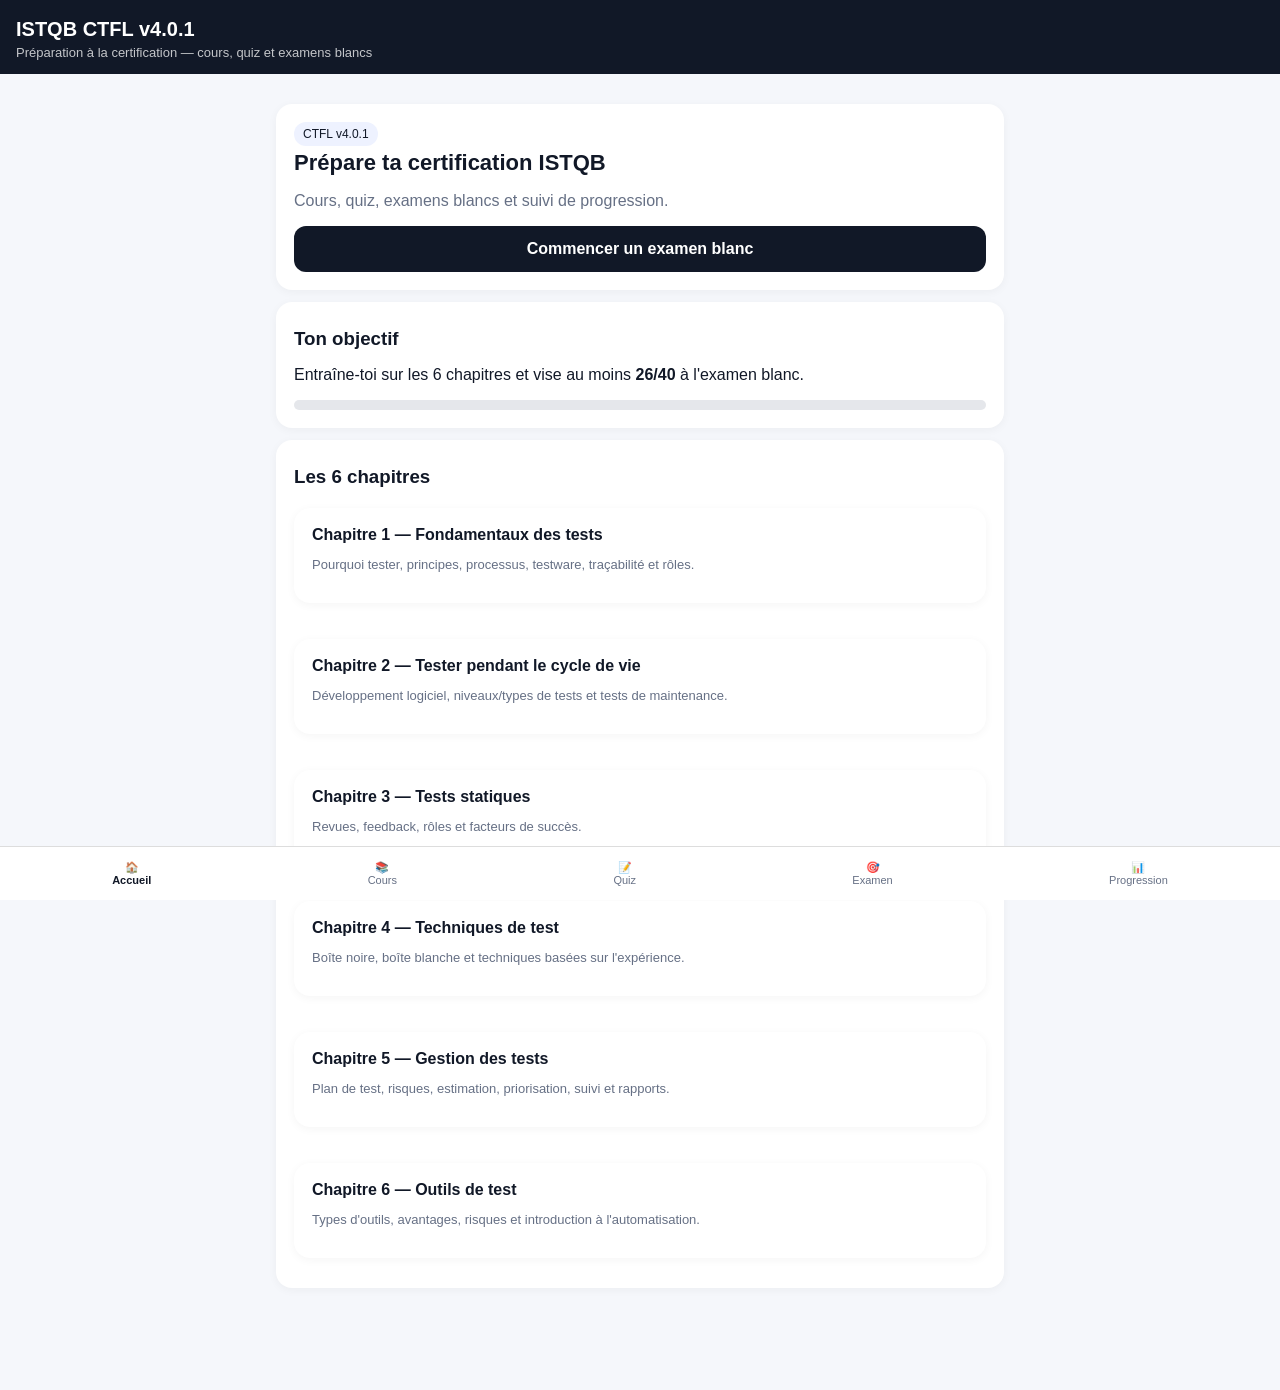
==== index.html @ fecfb07c "Add files via upload" ====
<!doctype html>
<html lang="fr">
<head>
<meta charset="utf-8">
<meta name="viewport" content="width=device-width,initial-scale=1,viewport-fit=cover">
<meta name="theme-color" content="#111827">
<link rel="manifest" href="manifest.json">
<title>ISTQB CTFL v4.0.1</title>
<style>
*{box-sizing:border-box}body{margin:0;font-family:-apple-system,BlinkMacSystemFont,"Segoe UI",sans-serif;background:#f5f7fb;color:#111827}
header{position:sticky;top:0;z-index:5;background:#111827;color:white;padding:18px 16px calc(14px + env(safe-area-inset-top));}
header h1{font-size:20px;margin:0 0 4px}.sub{font-size:13px;opacity:.75}
nav{position:fixed;bottom:0;left:0;right:0;background:white;border-top:1px solid #ddd;display:flex;justify-content:space-around;padding:8px 4px calc(8px + env(safe-area-inset-bottom));z-index:10}
nav button{border:0;background:none;font-size:11px;color:#667085;padding:6px 4px}nav button.active{color:#111827;font-weight:700}
main{max-width:760px;margin:auto;padding:18px 16px 90px}.card{background:white;border-radius:16px;padding:18px;margin:12px 0;box-shadow:0 2px 10px #0000000b}
h2{margin:4px 0 12px;font-size:22px}h3{margin:8px 0}.muted{color:#667085}.grid{display:grid;gap:12px}
button.primary{width:100%;border:0;border-radius:12px;background:#111827;color:white;padding:14px;font-size:16px;font-weight:700}
button.secondary{width:100%;border:1px solid #d0d5dd;border-radius:12px;background:white;padding:12px;font-size:15px}
.progress{height:10px;background:#e5e7eb;border-radius:10px;overflow:hidden}.bar{height:100%;background:#111827}
.option{width:100%;text-align:left;border:1px solid #d0d5dd;background:white;border-radius:12px;padding:13px;margin:7px 0;font-size:15px}
.option.selected{border:2px solid #111827}.option.correct{border-color:#16a34a;background:#f0fdf4}.option.wrong{border-color:#dc2626;background:#fef2f2}
.badge{display:inline-block;background:#eef2ff;padding:5px 9px;border-radius:99px;font-size:12px}.result{font-size:28px;font-weight:800}
.row{display:flex;gap:10px;align-items:center;justify-content:space-between}.small{font-size:13px}
ul{padding-left:20px;line-height:1.6}.chapter{cursor:pointer}
</style>
</head>
<body>
<header><h1>ISTQB CTFL v4.0.1</h1><div class="sub">Préparation à la certification — cours, quiz et examens blancs</div></header>
<main id="app"></main>
<nav>
<button onclick="show('home')" id="n-home">🏠<br>Accueil</button>
<button onclick="show('course')" id="n-course">📚<br>Cours</button>
<button onclick="show('quiz')" id="n-quiz">📝<br>Quiz</button>
<button onclick="show('exam')" id="n-exam">🎯<br>Examen</button>
<button onclick="show('stats')" id="n-stats">📊<br>Progression</button>
</nav>
<script>
if('serviceWorker' in navigator) navigator.serviceWorker.register('./sw.js').catch(()=>{});
const chapters=[
["Chapitre 1","Fondamentaux des tests","Pourquoi tester, principes, processus, testware, traçabilité et rôles."],
["Chapitre 2","Tester pendant le cycle de vie","Développement logiciel, niveaux/types de tests et tests de maintenance."],
["Chapitre 3","Tests statiques","Revues, feedback, rôles et facteurs de succès."],
["Chapitre 4","Techniques de test","Boîte noire, boîte blanche et techniques basées sur l'expérience."],
["Chapitre 5","Gestion des tests","Plan de test, risques, estimation, priorisation, suivi et rapports."],
["Chapitre 6","Outils de test","Types d'outils, avantages, risques et introduction à l'automatisation."]
];

const questions=[
{c:1,q:"Quel est l'un des objectifs principaux des tests ?",a:["Prouver qu'il n'existe aucun défaut","Réduire les risques et fournir des informations sur la qualité","Remplacer le débogage","Garantir une couverture de 100 %"],ok:1,e:"Les tests fournissent des informations permettant d'évaluer et réduire les risques ; ils ne prouvent pas l'absence de défauts."},
{c:1,q:"Quelle affirmation distingue correctement test et débogage ?",a:["Le test localise toujours le défaut","Le débogage est une activité de test","Le test peut révéler des défaillances, le débogage recherche et corrige leurs causes","Ils sont exactement identiques"],ok:2,e:"Le test peut mettre en évidence une défaillance ; le débogage cherche la cause et corrige le défaut."},
{c:1,q:"Quelle séquence est correcte ?",a:["Défaut → erreur → défaillance","Erreur → défaut → défaillance","Défaillance → erreur → défaut","Erreur → défaillance → défaut"],ok:1,e:"Une erreur humaine peut introduire un défaut dans le logiciel, qui peut ensuite provoquer une défaillance à l'exécution."},
{c:1,q:"Pourquoi les tests exhaustifs sont-ils généralement impossibles ?",a:["Les testeurs n'ont jamais assez de compétences","Le nombre de combinaisons peut être énorme et les ressources sont limitées","Les outils l'interdisent","Les développeurs les refusent"],ok:1,e:"Il faut donc prioriser les tests selon les risques, objectifs et contraintes."},
{c:1,q:"Quel principe dit que répéter les mêmes tests finit par trouver moins de nouveaux défauts ?",a:["Absence d'erreurs","Pesticide paradox","Testing shows absence","Early testing"],ok:1,e:"Le pesticide paradox implique de faire évoluer les tests pour conserver leur efficacité."},
{c:1,q:"Que signifie 'absence-of-errors fallacy' ?",a:["Un logiciel sans défaut connu est nécessairement utile","Éliminer les défauts connus ne garantit pas que le système répond aux besoins","Les erreurs sont toujours invisibles","Les tests sont inutiles"],ok:1,e:"Un système peut être techniquement correct mais ne pas satisfaire les besoins réels des utilisateurs."},
{c:1,q:"Quel principe recommande de commencer les activités de test le plus tôt possible ?",a:["Early testing","Pesticide paradox","Defect clustering","Context-dependent testing"],ok:0,e:"Tester tôt permet de détecter les défauts plus rapidement et peut réduire le coût de correction."},
{c:1,q:"Que signifie le principe de defect clustering ?",a:["Les défauts sont répartis uniformément","Une petite partie des composants contient souvent une grande partie des défauts","Les défauts ne peuvent être corrigés","Les défauts apparaissent uniquement en production"],ok:1,e:"Les défauts ont tendance à se concentrer dans un nombre limité de composants."},
{c:1,q:"Pourquoi la traçabilité est-elle utile ?",a:["Elle remplace les tests","Elle permet notamment de relier les exigences aux tests et résultats","Elle garantit zéro défaut","Elle supprime les risques"],ok:1,e:"La traçabilité aide à évaluer la couverture et à relier exigences, tests et résultats."},
{c:1,q:"Les tests sont-ils identiques dans tous les contextes ?",a:["Oui","Non, ils dépendent du contexte","Seulement en Agile","Seulement pour les tests automatisés"],ok:1,e:"Les objectifs, risques, contraintes et techniques varient selon le contexte."},

{c:2,q:"Quel niveau de test se concentre principalement sur les composants individuels ?",a:["Test système","Test d'acceptation","Test composant","Test d'intégration"],ok:2,e:"Le test composant vérifie des composants isolément, selon le contexte."},
{c:2,q:"Quel type de test vise principalement des caractéristiques comme la performance ou la sécurité ?",a:["Test fonctionnel","Test non fonctionnel","Test de maintenance","Test composant"],ok:1,e:"Les tests non fonctionnels évaluent des caractéristiques de qualité autres que les fonctions métier."},
{c:2,q:"Quel test vérifie les interactions entre composants ou systèmes ?",a:["Test d'intégration","Test d'acceptation","Test unitaire uniquement","Test exploratoire uniquement"],ok:0,e:"Les tests d'intégration portent sur les interfaces et interactions."},
{c:2,q:"Un test d'acceptation vise principalement à ?",a:["Vérifier uniquement le code","Évaluer si le système répond aux besoins métier et critères d'acceptation","Remplacer les tests système","Mesurer uniquement la vitesse"],ok:1,e:"Il aide à déterminer si le système est acceptable pour les parties prenantes."},
{c:2,q:"Quel est un avantage d'une approche de développement itérative ?",a:["Elle interdit le feedback","Elle permet un feedback plus précoce et fréquent","Elle rend les tests inutiles","Elle garantit zéro régression"],ok:1,e:"Les itérations favorisent le feedback et permettent d'ajuster plus tôt."},

{c:3,q:"Les tests statiques exécutent-ils le logiciel ?",a:["Toujours","Non, ils examinent des produits de travail sans exécuter le code","Uniquement en production","Seulement avec automatisation"],ok:1,e:"Les revues et analyses statiques peuvent détecter des défauts sans exécution du logiciel."},
{c:3,q:"Lequel est un exemple de test statique ?",a:["Revue de code","Test de charge","Test de régression exécuté","Test système"],ok:0,e:"La revue de code est une activité statique."},
{c:3,q:"Quel est un bénéfice majeur du feedback précoce ?",a:["Il augmente toujours le coût","Il aide à détecter et corriger plus tôt les problèmes","Il supprime la nécessité des tests dynamiques","Il garantit l'absence de défauts"],ok:1,e:"Un feedback rapide permet de corriger les problèmes avant qu'ils ne deviennent plus coûteux."},
{c:3,q:"Une revue formelle possède généralement ?",a:["Aucune préparation","Un processus défini avec rôles et activités","Uniquement un développeur","Uniquement un outil"],ok:1,e:"Les revues formelles ont un processus, des rôles et des critères définis."},
{c:3,q:"Lequel favorise le succès d'une revue ?",a:["Objectifs clairs","Blâmer les auteurs","Aucune préparation","Discuter uniquement des personnes"],ok:0,e:"Des objectifs clairs, une préparation adaptée et une culture constructive favorisent les revues."},

{c:4,q:"Quelle technique divise un domaine de valeurs en groupes dont on s'attend à un comportement similaire ?",a:["Partage d'équivalence","Transition d'état","Test de mutation","Revue"],ok:0,e:"Le partitionnement en classes d'équivalence permet de sélectionner des représentants de groupes."},
{c:4,q:"Quel est l'objectif principal de l'analyse des valeurs limites ?",a:["Tester uniquement les valeurs moyennes","Cibler les limites des partitions","Éviter les cas extrêmes","Remplacer les tests statiques"],ok:1,e:"Les défauts sont souvent présents aux frontières des domaines de valeurs."},
{c:4,q:"Les tests de transition d'état sont particulièrement adaptés quand ?",a:["Le comportement dépend d'états et de transitions","Il n'y a aucun état","On teste uniquement le code source","On fait une revue documentaire"],ok:0,e:"Ils modélisent les états, événements et transitions du système."},
{c:4,q:"Quel test utilise la structure interne du code pour concevoir les tests ?",a:["Boîte noire","Boîte blanche","Exploratoire uniquement","Acceptation"],ok:1,e:"Les techniques boîte blanche utilisent la structure interne du logiciel."},
{c:4,q:"Le test exploratoire combine généralement ?",a:["Apprentissage, conception et exécution des tests de façon dynamique","Uniquement l'automatisation","Uniquement la lecture des exigences","Uniquement les tests de performance"],ok:0,e:"L'apprentissage influence la conception et l'exécution dans une boucle dynamique."},

{c:5,q:"Quel document décrit généralement l'approche, les activités et les objectifs de test ?",a:["Plan de test","Journal personnel","Code source","Manuel utilisateur uniquement"],ok:0,e:"Le plan de test décrit l'approche et les activités prévues, selon le contexte."},
{c:5,q:"La priorisation des tests peut notamment s'appuyer sur ?",a:["Les risques","L'ordre alphabétique uniquement","La taille des écrans","Le nom du testeur"],ok:0,e:"Les risques aident à déterminer quels tests exécuter en priorité."},
{c:5,q:"Quel est l'intérêt du suivi et contrôle des tests ?",a:["Comparer l'avancement réel aux objectifs et prendre des actions si nécessaire","Éviter les rapports","Supprimer les défauts automatiquement","Garantir zéro échec"],ok:0,e:"Le suivi permet de comparer les résultats aux objectifs et d'ajuster les activités."},
{c:5,q:"Qu'est-ce qu'un risque produit ?",a:["Un risque lié à la qualité ou au comportement du produit","Un risque uniquement financier du projet","Une absence de test","Un rôle de testeur"],ok:0,e:"Le risque produit concerne la possibilité qu'un produit ne satisfasse pas certaines attentes de qualité."},
{c:5,q:"Une bonne estimation des tests tient compte notamment de ?",a:["La portée, les risques, les ressources et les contraintes","Uniquement du nombre de testeurs","Uniquement du nombre d'écrans","Uniquement du calendrier"],ok:0,e:"L'estimation dépend de nombreux facteurs du projet et du contexte."},

{c:6,q:"Quel est un bénéfice potentiel de l'automatisation des tests ?",a:["Réduire le temps d'exécution des tests répétitifs","Éliminer toute intervention humaine","Garantir zéro défaut","Rendre tous les tests faciles"],ok:0,e:"L'automatisation peut être très efficace pour des tâches répétitives, mais elle ne remplace pas le jugement humain."},
{c:6,q:"Quel est un risque lié à l'automatisation ?",a:["Coûts de maintenance des tests automatisés","Aucun","Elle rend le logiciel parfait","Elle supprime tous les défauts"],ok:0,e:"Les scripts et environnements automatisés doivent être maintenus."},
{c:6,q:"Quel outil peut aider à gérer et suivre les tests ?",a:["Outil de gestion des tests","Éditeur d'image uniquement","Lecteur vidéo uniquement","Calculatrice"],ok:0,e:"Les outils de gestion des tests peuvent aider à concevoir, suivre et rapporter les tests."},
{c:6,q:"L'automatisation est-elle adaptée à tous les tests ?",a:["Oui, sans exception","Non, il faut choisir les tests selon leur valeur, stabilité et contexte","Seulement aux tests manuels","Seulement aux tests d'acceptation"],ok:1,e:"Le choix doit prendre en compte les bénéfices, coûts, risques et caractéristiques des tests."},
{c:6,q:"Quel est un risque organisationnel de l'outil de test ?",a:["Dépendance à l'outil ou attentes irréalistes","Une meilleure traçabilité","Une exécution plus rapide","Une centralisation des résultats"],ok:0,e:"Les outils apportent des bénéfices mais aussi des risques : dépendance, coûts, attentes irréalistes, etc."}
];

let state=JSON.parse(localStorage.getItem("istqbV2")||'{"scores":[],"mistakes":[],"chapter":1}');
let current=null, answers=[], examMode=false;

function save(){localStorage.setItem("istqbV2",JSON.stringify(state))}
function show(page){
 document.querySelectorAll("nav button").forEach(x=>x.classList.remove("active"));
 const n=document.getElementById("n-"+page); if(n)n.classList.add("active");
 if(page==="home")home(); if(page==="course")course(); if(page==="quiz")startQuiz(); if(page==="exam")startExam(); if(page==="stats")stats();
 window.scrollTo(0,0);
}
function home(){
 app.innerHTML=`<div class="card"><span class="badge">CTFL v4.0.1</span><h2>Prépare ta certification ISTQB</h2><p class="muted">Cours, quiz, examens blancs et suivi de progression.</p><button class="primary" onclick="show('exam')">Commencer un examen blanc</button></div>
 <div class="card"><h3>Ton objectif</h3><p>Entraîne-toi sur les 6 chapitres et vise au moins <b>26/40</b> à l'examen blanc.</p><div class="progress"><div class="bar" style="width:${Math.min(100,(state.scores.length?Math.max(...state.scores.map(x=>x.pct)):0))}%"></div></div></div>
 <div class="card"><h3>Les 6 chapitres</h3><div class="grid">${chapters.map((x,i)=>`<div class="card chapter" onclick="course(${i+1})"><b>${x[0]} — ${x[1]}</b><p class="muted small">${x[2]}</p></div>`).join("")}</div></div>`;
}
function course(ch){
 if(ch){state.chapter=ch;save()}
 const c=chapters[(state.chapter||1)-1];
 const notes=[
 ["Comprendre pourquoi tester","Les tests détectent des défauts et fournissent des informations. Ils ne prouvent pas l'absence de défauts. Retenir les 7 principes : testing shows presence, exhaustive impossible, early testing, defect clustering, pesticide paradox, context-dependent testing, absence-of-errors fallacy.","À mémoriser : erreur → défaut → défaillance. Test ≠ débogage."],
 ["Tester dans le cycle de vie","Connaître les niveaux de test (composant, intégration, système, acceptation), les types de test et l'intérêt des approches itératives.","À mémoriser : fonctionnel = ce que fait le système ; non fonctionnel = comment il se comporte."],
 ["Tests statiques","Les revues et analyses statiques examinent les produits de travail sans exécuter le logiciel. Elles permettent un feedback précoce.","À mémoriser : préparation, rôles, objectifs et culture constructive."],
 ["Techniques de test","Maîtriser partitionnement en classes d'équivalence, analyse des valeurs limites, tables de décision, transitions d'état, cas d'utilisation et techniques boîte blanche.","À mémoriser : choisir la technique selon le problème et le contexte."],
 ["Gestion des tests","Planifier, estimer, prioriser selon les risques, suivre les résultats et communiquer l'avancement.","À mémoriser : risques produit et risques projet ne sont pas identiques."],
 ["Outils de test","Comprendre les catégories d'outils, leurs bénéfices et leurs risques. L'automatisation accélère certaines activités mais demande maintenance et compétences.","À mémoriser : un outil ne remplace pas le jugement du testeur."]
 ];
 const x=notes[(state.chapter||1)-1];
 app.innerHTML=`<div class="card"><span class="badge">${c[0]}</span><h2>${c[1]}</h2><h3>${x[0]}</h3><p>${x[1]}</p><div class="card"><b>${x[2]}</b></div><button class="primary" onclick="show('quiz')">Quiz du chapitre</button></div>
 <div class="card"><h3>Navigation</h3>${chapters.map((z,i)=>`<button class="secondary" style="margin:5px 0" onclick="course(${i+1})">${z[0]} — ${z[1]}</button>`).join("")}</div>`;
}
function shuffle(a){return a.sort(()=>Math.random()-.5)}
function buildQuiz(count,exam){
 let pool=shuffle([...questions]); if(exam) pool=pool.slice(0,40); else pool=pool.filter(q=>q.c===state.chapter).slice(0,10);
 return pool;
}
function startQuiz(){examMode=false;current=buildQuiz(10,false);answers=[];renderQuestion(0)}
function startExam(){examMode=true;current=buildQuiz(40,true);answers=[];renderQuestion(0)}
function renderQuestion(i){
 if(i>=current.length){finish();return}
 const q=current[i], chosen=answers[i];
 app.innerHTML=`<div class="card"><div class="row"><span class="badge">${examMode?"Examen blanc":"Quiz chapitre "+state.chapter}</span><span class="small">${i+1}/${current.length}</span></div><div class="progress" style="margin:14px 0"><div class="bar" style="width:${i/current.length*100}%"></div></div><h2>${q.q}</h2>${q.a.map((a,j)=>`<button class="option ${chosen===j?"selected":""}" onclick="pick(${i},${j})">${String.fromCharCode(65+j)}. ${a}</button>`).join("")}<button class="primary" style="margin-top:12px" onclick="next(${i})">${i===current.length-1?"Terminer":"Suivant"}</button></div>`;
}
function pick(i,j){answers[i]=j;renderQuestion(i)}
function next(i){if(answers[i]===undefined){alert("Choisis une réponse.");return}renderQuestion(i+1)}
function finish(){
 let correct=current.reduce((n,q,i)=>n+(answers[i]===q.ok?1:0),0);
 let pct=Math.round(correct/current.length*100), pass=examMode?correct>=26:correct>=Math.ceil(current.length*.7);
 state.scores.push({date:new Date().toLocaleString("fr-FR"),score:correct,total:current.length,pct,exam:examMode});
 current.forEach((q,i)=>{if(answers[i]!==q.ok)state.mistakes.push({q:q.q,chapter:q.c,correct:q.a[q.ok],given:answers[i]===undefined?"":q.a[answers[i]],e:q.e})});
 save();
 app.innerHTML=`<div class="card"><span class="badge">${examMode?"Examen blanc":"Quiz"}</span><div class="result">${correct}/${current.length}</div><h2>${pass?"Bravo, objectif atteint !":"À retravailler"}</h2><p>${examMode?"Seuil examen blanc : 26/40.": "Objectif conseillé : 70 %."}</p><div class="progress"><div class="bar" style="width:${pct}%"></div></div></div>
 <div class="card"><h3>Révision des erreurs</h3>${current.map((q,i)=>answers[i]!==q.ok?`<div style="margin:12px 0"><b>${q.q}</b><p class="small">Bonne réponse : <b>${q.a[q.ok]}</b></p><p class="muted small">${q.e}</p></div>`:"").join("")||"<p>Aucune erreur 🎉</p>"}</div>
 <button class="primary" onclick="${examMode?"show('exam')":"show('quiz')"}">Recommencer</button>`;
}
function stats(){
 const s=state.scores, avg=s.length?Math.round(s.reduce((a,x)=>a+x.pct,0)/s.length):0;
 app.innerHTML=`<div class="card"><h2>Ma progression</h2><p>Sessions : <b>${s.length}</b></p><p>Moyenne : <b>${avg}%</b></p><p>Questions à revoir : <b>${state.mistakes.length}</b></p></div>
 <div class="card"><h3>Historique</h3>${s.slice().reverse().slice(0,15).map(x=>`<div class="row" style="padding:9px 0;border-bottom:1px solid #eee"><span>${x.exam?"Examen":"Quiz"} — ${x.date}</span><b>${x.score}/${x.total}</b></div>`).join("")||"<p class='muted'>Aucun résultat.</p>"}</div>
 <div class="card"><h3>Questions ratées</h3>${state.mistakes.slice(-10).reverse().map(x=>`<p><b>${x.q}</b><br><span class="small">Bonne réponse : ${x.correct}</span></p>`).join("")||"<p class='muted'>Aucune question ratée.</p>"}</div>
 <button class="secondary" onclick="if(confirm('Effacer toute la progression ?')){localStorage.removeItem('istqbV2');location.reload()}">Réinitialiser la progression</button>`;
}
show('home');
</script>
</body>
</html>
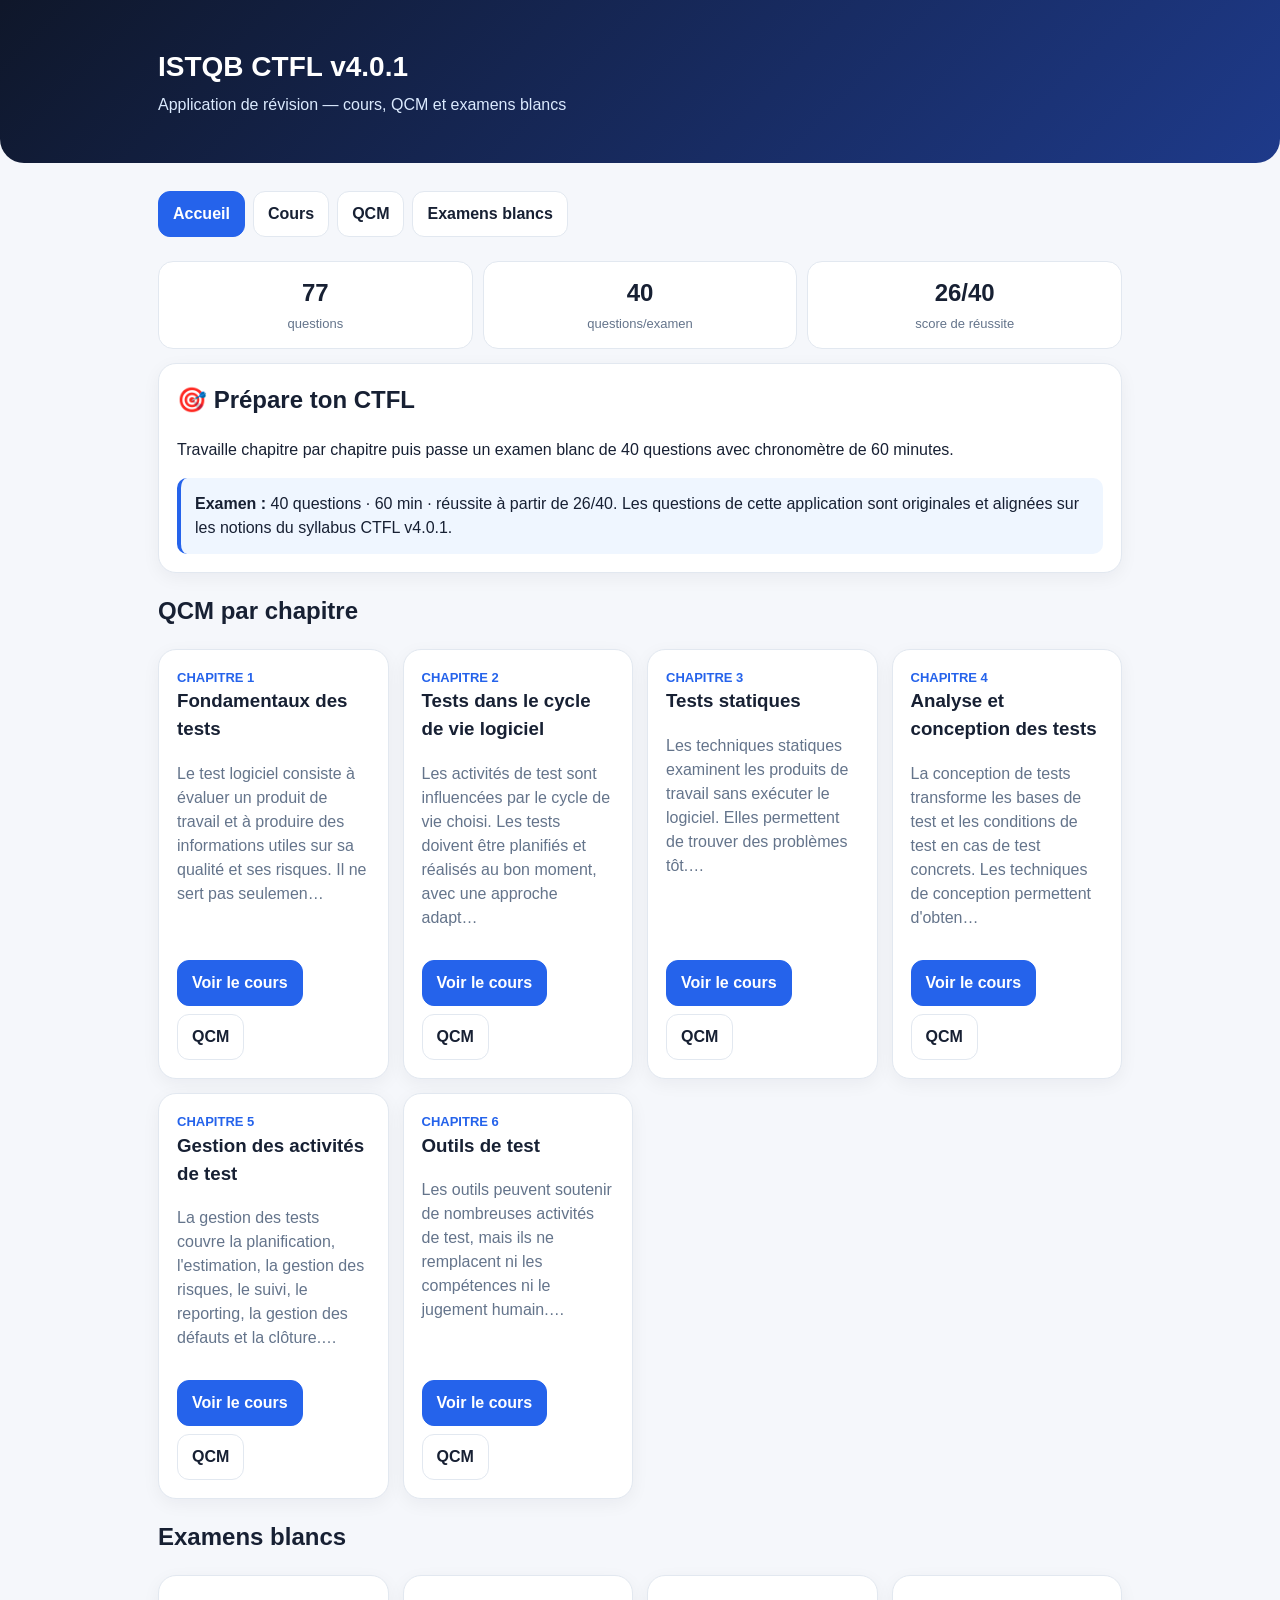
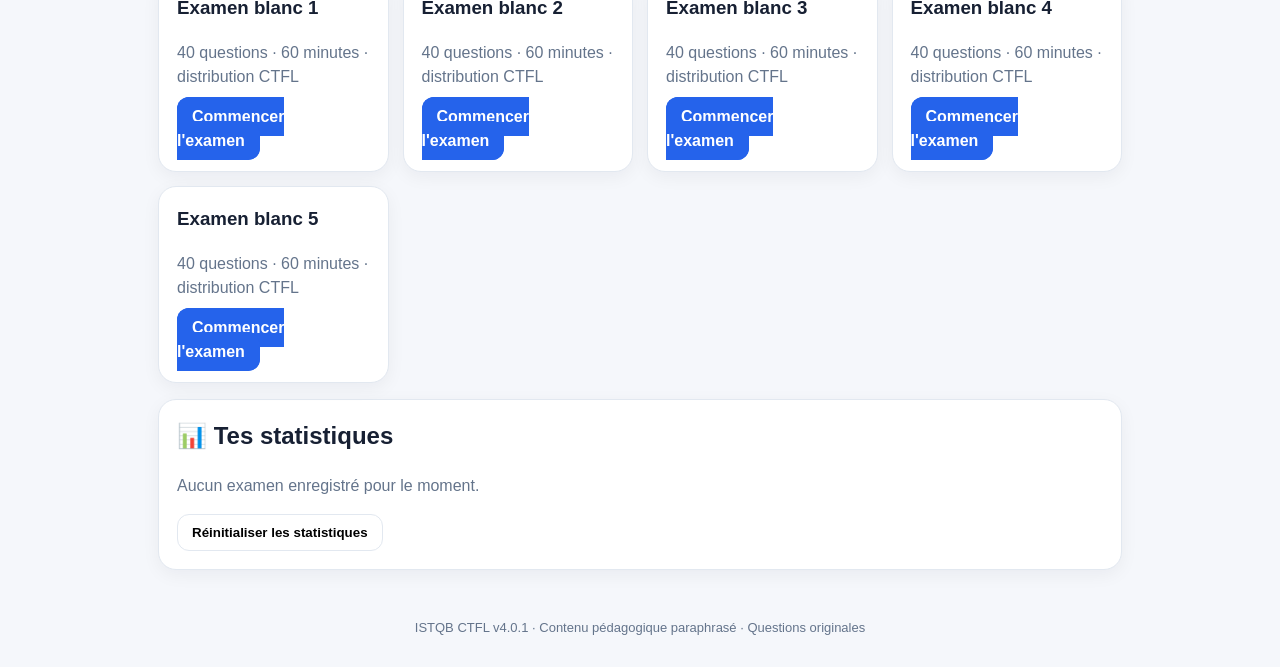
==== commit bd15e56f: "Add files via upload" ====
--- a/index.html
+++ b/index.html
@@ -1,155 +1,67 @@
 <!doctype html>
 <html lang="fr">
 <head>
-<meta charset="utf-8">
-<meta name="viewport" content="width=device-width,initial-scale=1,viewport-fit=cover">
-<meta name="theme-color" content="#111827">
-<link rel="manifest" href="manifest.json">
-<title>ISTQB CTFL v4.0.1</title>
-<style>
-*{box-sizing:border-box}body{margin:0;font-family:-apple-system,BlinkMacSystemFont,"Segoe UI",sans-serif;background:#f5f7fb;color:#111827}
-header{position:sticky;top:0;z-index:5;background:#111827;color:white;padding:18px 16px calc(14px + env(safe-area-inset-top));}
-header h1{font-size:20px;margin:0 0 4px}.sub{font-size:13px;opacity:.75}
-nav{position:fixed;bottom:0;left:0;right:0;background:white;border-top:1px solid #ddd;display:flex;justify-content:space-around;padding:8px 4px calc(8px + env(safe-area-inset-bottom));z-index:10}
-nav button{border:0;background:none;font-size:11px;color:#667085;padding:6px 4px}nav button.active{color:#111827;font-weight:700}
-main{max-width:760px;margin:auto;padding:18px 16px 90px}.card{background:white;border-radius:16px;padding:18px;margin:12px 0;box-shadow:0 2px 10px #0000000b}
-h2{margin:4px 0 12px;font-size:22px}h3{margin:8px 0}.muted{color:#667085}.grid{display:grid;gap:12px}
-button.primary{width:100%;border:0;border-radius:12px;background:#111827;color:white;padding:14px;font-size:16px;font-weight:700}
-button.secondary{width:100%;border:1px solid #d0d5dd;border-radius:12px;background:white;padding:12px;font-size:15px}
-.progress{height:10px;background:#e5e7eb;border-radius:10px;overflow:hidden}.bar{height:100%;background:#111827}
-.option{width:100%;text-align:left;border:1px solid #d0d5dd;background:white;border-radius:12px;padding:13px;margin:7px 0;font-size:15px}
-.option.selected{border:2px solid #111827}.option.correct{border-color:#16a34a;background:#f0fdf4}.option.wrong{border-color:#dc2626;background:#fef2f2}
-.badge{display:inline-block;background:#eef2ff;padding:5px 9px;border-radius:99px;font-size:12px}.result{font-size:28px;font-weight:800}
-.row{display:flex;gap:10px;align-items:center;justify-content:space-between}.small{font-size:13px}
-ul{padding-left:20px;line-height:1.6}.chapter{cursor:pointer}
-</style>
+<meta charset="utf-8"><meta name="viewport" content="width=device-width,initial-scale=1,viewport-fit=cover">
+<meta name="theme-color" content="#1e3a8a"><meta name="apple-mobile-web-app-capable" content="yes">
+<link rel="manifest" href="./manifest.json"><link rel="stylesheet" href="./style.css">
+<title>ISTQB CTFL v4.0.1 — Révision</title>
 </head>
 <body>
-<header><h1>ISTQB CTFL v4.0.1</h1><div class="sub">Préparation à la certification — cours, quiz et examens blancs</div></header>
-<main id="app"></main>
-<nav>
-<button onclick="show('home')" id="n-home">🏠<br>Accueil</button>
-<button onclick="show('course')" id="n-course">📚<br>Cours</button>
-<button onclick="show('quiz')" id="n-quiz">📝<br>Quiz</button>
-<button onclick="show('exam')" id="n-exam">🎯<br>Examen</button>
-<button onclick="show('stats')" id="n-stats">📊<br>Progression</button>
+<header><div class="wrap">
+<h1>ISTQB CTFL v4.0.1</h1><p>Application de révision — cours, QCM et examens blancs</p>
+</div></header>
+<div class="wrap">
+<nav class="nav">
+<a class="active" href="./index.html">Accueil</a>
+<a href="./cours.html">Cours</a>
+<a href="#qcm">QCM</a>
+<a href="#examens">Examens blancs</a>
 </nav>
+<div class="stats">
+<div class="stat"><b id="statQuestions">0</b><span class="muted small">questions</span></div>
+<div class="stat"><b>40</b><span class="muted small">questions/examen</span></div>
+<div class="stat"><b>26/40</b><span class="muted small">score de réussite</span></div>
+</div>
+
+<section class="card">
+<h2>🎯 Prépare ton CTFL</h2>
+<p>Travaille chapitre par chapitre puis passe un examen blanc de 40 questions avec chronomètre de 60 minutes.</p>
+<div class="callout"><b>Examen :</b> 40 questions · 60 min · réussite à partir de 26/40. Les questions de cette application sont originales et alignées sur les notions du syllabus CTFL v4.0.1.</div>
+</section>
+
+<h2 id="qcm">QCM par chapitre</h2>
+<div id="chapters" class="grid"></div>
+
+<h2 id="examens">Examens blancs</h2>
+<div id="mocks" class="grid"></div>
+
+<section class="card" style="margin-top:16px">
+<h2>📊 Tes statistiques</h2>
+<p id="statsText" class="muted">Aucun examen enregistré pour le moment.</p>
+<button class="btn" onclick="resetStats()">Réinitialiser les statistiques</button>
+</section>
+</div>
+<footer>ISTQB CTFL v4.0.1 · Contenu pédagogique paraphrasé · Questions originales</footer>
+
+<script src="./data.js"></script>
 <script>
+const qs=window.ISTQB_QUESTIONS||[];
+document.getElementById('statQuestions').textContent=qs.length;
+const names=Object.fromEntries(Object.entries(window.ISTQB_COURSES).map(([k,v])=>[k,v.title]));
+document.getElementById('chapters').innerHTML=Object.entries(window.ISTQB_COURSES).map(([ch,c])=>`
+<div class="card chapter-card"><div><div class="chapter-num">CHAPITRE ${ch}</div><h3>${c.title}</h3><p class="muted">${c.intro.substring(0,150)}…</p></div>
+<div class="actions"><a class="btn primary" href="./cours.html#ch${ch}">Voir le cours</a><a class="btn" href="./cours.html?quiz=${ch}">QCM</a></div></div>`).join('');
+document.getElementById('mocks').innerHTML=window.ISTQB_MOCKS.map((_,i)=>`
+<div class="card"><h3>Examen blanc ${i+1}</h3><p class="muted">40 questions · 60 minutes · distribution CTFL</p>
+<a class="btn primary" href="./cours.html?exam=${i}">Commencer l'examen</a></div>`).join('');
+function updateStats(){
+ const s=JSON.parse(localStorage.getItem('istqbStats')||'[]');
+ if(!s.length){document.getElementById('statsText').textContent='Aucun examen enregistré pour le moment.';return}
+ const best=Math.max(...s.map(x=>x.score)); const avg=Math.round(s.reduce((a,b)=>a+b.score,0)/s.length);
+ document.getElementById('statsText').textContent=`${s.length} examen(s) · meilleur score ${best}/40 · moyenne ${avg}/40`;
+}
+function resetStats(){if(confirm('Réinitialiser les statistiques ?')){localStorage.removeItem('istqbStats');updateStats()}}
+updateStats();
 if('serviceWorker' in navigator) navigator.serviceWorker.register('./sw.js').catch(()=>{});
-const chapters=[
-["Chapitre 1","Fondamentaux des tests","Pourquoi tester, principes, processus, testware, traçabilité et rôles."],
-["Chapitre 2","Tester pendant le cycle de vie","Développement logiciel, niveaux/types de tests et tests de maintenance."],
-["Chapitre 3","Tests statiques","Revues, feedback, rôles et facteurs de succès."],
-["Chapitre 4","Techniques de test","Boîte noire, boîte blanche et techniques basées sur l'expérience."],
-["Chapitre 5","Gestion des tests","Plan de test, risques, estimation, priorisation, suivi et rapports."],
-["Chapitre 6","Outils de test","Types d'outils, avantages, risques et introduction à l'automatisation."]
-];
-
-const questions=[
-{c:1,q:"Quel est l'un des objectifs principaux des tests ?",a:["Prouver qu'il n'existe aucun défaut","Réduire les risques et fournir des informations sur la qualité","Remplacer le débogage","Garantir une couverture de 100 %"],ok:1,e:"Les tests fournissent des informations permettant d'évaluer et réduire les risques ; ils ne prouvent pas l'absence de défauts."},
-{c:1,q:"Quelle affirmation distingue correctement test et débogage ?",a:["Le test localise toujours le défaut","Le débogage est une activité de test","Le test peut révéler des défaillances, le débogage recherche et corrige leurs causes","Ils sont exactement identiques"],ok:2,e:"Le test peut mettre en évidence une défaillance ; le débogage cherche la cause et corrige le défaut."},
-{c:1,q:"Quelle séquence est correcte ?",a:["Défaut → erreur → défaillance","Erreur → défaut → défaillance","Défaillance → erreur → défaut","Erreur → défaillance → défaut"],ok:1,e:"Une erreur humaine peut introduire un défaut dans le logiciel, qui peut ensuite provoquer une défaillance à l'exécution."},
-{c:1,q:"Pourquoi les tests exhaustifs sont-ils généralement impossibles ?",a:["Les testeurs n'ont jamais assez de compétences","Le nombre de combinaisons peut être énorme et les ressources sont limitées","Les outils l'interdisent","Les développeurs les refusent"],ok:1,e:"Il faut donc prioriser les tests selon les risques, objectifs et contraintes."},
-{c:1,q:"Quel principe dit que répéter les mêmes tests finit par trouver moins de nouveaux défauts ?",a:["Absence d'erreurs","Pesticide paradox","Testing shows absence","Early testing"],ok:1,e:"Le pesticide paradox implique de faire évoluer les tests pour conserver leur efficacité."},
-{c:1,q:"Que signifie 'absence-of-errors fallacy' ?",a:["Un logiciel sans défaut connu est nécessairement utile","Éliminer les défauts connus ne garantit pas que le système répond aux besoins","Les erreurs sont toujours invisibles","Les tests sont inutiles"],ok:1,e:"Un système peut être techniquement correct mais ne pas satisfaire les besoins réels des utilisateurs."},
-{c:1,q:"Quel principe recommande de commencer les activités de test le plus tôt possible ?",a:["Early testing","Pesticide paradox","Defect clustering","Context-dependent testing"],ok:0,e:"Tester tôt permet de détecter les défauts plus rapidement et peut réduire le coût de correction."},
-{c:1,q:"Que signifie le principe de defect clustering ?",a:["Les défauts sont répartis uniformément","Une petite partie des composants contient souvent une grande partie des défauts","Les défauts ne peuvent être corrigés","Les défauts apparaissent uniquement en production"],ok:1,e:"Les défauts ont tendance à se concentrer dans un nombre limité de composants."},
-{c:1,q:"Pourquoi la traçabilité est-elle utile ?",a:["Elle remplace les tests","Elle permet notamment de relier les exigences aux tests et résultats","Elle garantit zéro défaut","Elle supprime les risques"],ok:1,e:"La traçabilité aide à évaluer la couverture et à relier exigences, tests et résultats."},
-{c:1,q:"Les tests sont-ils identiques dans tous les contextes ?",a:["Oui","Non, ils dépendent du contexte","Seulement en Agile","Seulement pour les tests automatisés"],ok:1,e:"Les objectifs, risques, contraintes et techniques varient selon le contexte."},
-
-{c:2,q:"Quel niveau de test se concentre principalement sur les composants individuels ?",a:["Test système","Test d'acceptation","Test composant","Test d'intégration"],ok:2,e:"Le test composant vérifie des composants isolément, selon le contexte."},
-{c:2,q:"Quel type de test vise principalement des caractéristiques comme la performance ou la sécurité ?",a:["Test fonctionnel","Test non fonctionnel","Test de maintenance","Test composant"],ok:1,e:"Les tests non fonctionnels évaluent des caractéristiques de qualité autres que les fonctions métier."},
-{c:2,q:"Quel test vérifie les interactions entre composants ou systèmes ?",a:["Test d'intégration","Test d'acceptation","Test unitaire uniquement","Test exploratoire uniquement"],ok:0,e:"Les tests d'intégration portent sur les interfaces et interactions."},
-{c:2,q:"Un test d'acceptation vise principalement à ?",a:["Vérifier uniquement le code","Évaluer si le système répond aux besoins métier et critères d'acceptation","Remplacer les tests système","Mesurer uniquement la vitesse"],ok:1,e:"Il aide à déterminer si le système est acceptable pour les parties prenantes."},
-{c:2,q:"Quel est un avantage d'une approche de développement itérative ?",a:["Elle interdit le feedback","Elle permet un feedback plus précoce et fréquent","Elle rend les tests inutiles","Elle garantit zéro régression"],ok:1,e:"Les itérations favorisent le feedback et permettent d'ajuster plus tôt."},
-
-{c:3,q:"Les tests statiques exécutent-ils le logiciel ?",a:["Toujours","Non, ils examinent des produits de travail sans exécuter le code","Uniquement en production","Seulement avec automatisation"],ok:1,e:"Les revues et analyses statiques peuvent détecter des défauts sans exécution du logiciel."},
-{c:3,q:"Lequel est un exemple de test statique ?",a:["Revue de code","Test de charge","Test de régression exécuté","Test système"],ok:0,e:"La revue de code est une activité statique."},
-{c:3,q:"Quel est un bénéfice majeur du feedback précoce ?",a:["Il augmente toujours le coût","Il aide à détecter et corriger plus tôt les problèmes","Il supprime la nécessité des tests dynamiques","Il garantit l'absence de défauts"],ok:1,e:"Un feedback rapide permet de corriger les problèmes avant qu'ils ne deviennent plus coûteux."},
-{c:3,q:"Une revue formelle possède généralement ?",a:["Aucune préparation","Un processus défini avec rôles et activités","Uniquement un développeur","Uniquement un outil"],ok:1,e:"Les revues formelles ont un processus, des rôles et des critères définis."},
-{c:3,q:"Lequel favorise le succès d'une revue ?",a:["Objectifs clairs","Blâmer les auteurs","Aucune préparation","Discuter uniquement des personnes"],ok:0,e:"Des objectifs clairs, une préparation adaptée et une culture constructive favorisent les revues."},
-
-{c:4,q:"Quelle technique divise un domaine de valeurs en groupes dont on s'attend à un comportement similaire ?",a:["Partage d'équivalence","Transition d'état","Test de mutation","Revue"],ok:0,e:"Le partitionnement en classes d'équivalence permet de sélectionner des représentants de groupes."},
-{c:4,q:"Quel est l'objectif principal de l'analyse des valeurs limites ?",a:["Tester uniquement les valeurs moyennes","Cibler les limites des partitions","Éviter les cas extrêmes","Remplacer les tests statiques"],ok:1,e:"Les défauts sont souvent présents aux frontières des domaines de valeurs."},
-{c:4,q:"Les tests de transition d'état sont particulièrement adaptés quand ?",a:["Le comportement dépend d'états et de transitions","Il n'y a aucun état","On teste uniquement le code source","On fait une revue documentaire"],ok:0,e:"Ils modélisent les états, événements et transitions du système."},
-{c:4,q:"Quel test utilise la structure interne du code pour concevoir les tests ?",a:["Boîte noire","Boîte blanche","Exploratoire uniquement","Acceptation"],ok:1,e:"Les techniques boîte blanche utilisent la structure interne du logiciel."},
-{c:4,q:"Le test exploratoire combine généralement ?",a:["Apprentissage, conception et exécution des tests de façon dynamique","Uniquement l'automatisation","Uniquement la lecture des exigences","Uniquement les tests de performance"],ok:0,e:"L'apprentissage influence la conception et l'exécution dans une boucle dynamique."},
-
-{c:5,q:"Quel document décrit généralement l'approche, les activités et les objectifs de test ?",a:["Plan de test","Journal personnel","Code source","Manuel utilisateur uniquement"],ok:0,e:"Le plan de test décrit l'approche et les activités prévues, selon le contexte."},
-{c:5,q:"La priorisation des tests peut notamment s'appuyer sur ?",a:["Les risques","L'ordre alphabétique uniquement","La taille des écrans","Le nom du testeur"],ok:0,e:"Les risques aident à déterminer quels tests exécuter en priorité."},
-{c:5,q:"Quel est l'intérêt du suivi et contrôle des tests ?",a:["Comparer l'avancement réel aux objectifs et prendre des actions si nécessaire","Éviter les rapports","Supprimer les défauts automatiquement","Garantir zéro échec"],ok:0,e:"Le suivi permet de comparer les résultats aux objectifs et d'ajuster les activités."},
-{c:5,q:"Qu'est-ce qu'un risque produit ?",a:["Un risque lié à la qualité ou au comportement du produit","Un risque uniquement financier du projet","Une absence de test","Un rôle de testeur"],ok:0,e:"Le risque produit concerne la possibilité qu'un produit ne satisfasse pas certaines attentes de qualité."},
-{c:5,q:"Une bonne estimation des tests tient compte notamment de ?",a:["La portée, les risques, les ressources et les contraintes","Uniquement du nombre de testeurs","Uniquement du nombre d'écrans","Uniquement du calendrier"],ok:0,e:"L'estimation dépend de nombreux facteurs du projet et du contexte."},
-
-{c:6,q:"Quel est un bénéfice potentiel de l'automatisation des tests ?",a:["Réduire le temps d'exécution des tests répétitifs","Éliminer toute intervention humaine","Garantir zéro défaut","Rendre tous les tests faciles"],ok:0,e:"L'automatisation peut être très efficace pour des tâches répétitives, mais elle ne remplace pas le jugement humain."},
-{c:6,q:"Quel est un risque lié à l'automatisation ?",a:["Coûts de maintenance des tests automatisés","Aucun","Elle rend le logiciel parfait","Elle supprime tous les défauts"],ok:0,e:"Les scripts et environnements automatisés doivent être maintenus."},
-{c:6,q:"Quel outil peut aider à gérer et suivre les tests ?",a:["Outil de gestion des tests","Éditeur d'image uniquement","Lecteur vidéo uniquement","Calculatrice"],ok:0,e:"Les outils de gestion des tests peuvent aider à concevoir, suivre et rapporter les tests."},
-{c:6,q:"L'automatisation est-elle adaptée à tous les tests ?",a:["Oui, sans exception","Non, il faut choisir les tests selon leur valeur, stabilité et contexte","Seulement aux tests manuels","Seulement aux tests d'acceptation"],ok:1,e:"Le choix doit prendre en compte les bénéfices, coûts, risques et caractéristiques des tests."},
-{c:6,q:"Quel est un risque organisationnel de l'outil de test ?",a:["Dépendance à l'outil ou attentes irréalistes","Une meilleure traçabilité","Une exécution plus rapide","Une centralisation des résultats"],ok:0,e:"Les outils apportent des bénéfices mais aussi des risques : dépendance, coûts, attentes irréalistes, etc."}
-];
-
-let state=JSON.parse(localStorage.getItem("istqbV2")||'{"scores":[],"mistakes":[],"chapter":1}');
-let current=null, answers=[], examMode=false;
-
-function save(){localStorage.setItem("istqbV2",JSON.stringify(state))}
-function show(page){
- document.querySelectorAll("nav button").forEach(x=>x.classList.remove("active"));
- const n=document.getElementById("n-"+page); if(n)n.classList.add("active");
- if(page==="home")home(); if(page==="course")course(); if(page==="quiz")startQuiz(); if(page==="exam")startExam(); if(page==="stats")stats();
- window.scrollTo(0,0);
-}
-function home(){
- app.innerHTML=`<div class="card"><span class="badge">CTFL v4.0.1</span><h2>Prépare ta certification ISTQB</h2><p class="muted">Cours, quiz, examens blancs et suivi de progression.</p><button class="primary" onclick="show('exam')">Commencer un examen blanc</button></div>
- <div class="card"><h3>Ton objectif</h3><p>Entraîne-toi sur les 6 chapitres et vise au moins <b>26/40</b> à l'examen blanc.</p><div class="progress"><div class="bar" style="width:${Math.min(100,(state.scores.length?Math.max(...state.scores.map(x=>x.pct)):0))}%"></div></div></div>
- <div class="card"><h3>Les 6 chapitres</h3><div class="grid">${chapters.map((x,i)=>`<div class="card chapter" onclick="course(${i+1})"><b>${x[0]} — ${x[1]}</b><p class="muted small">${x[2]}</p></div>`).join("")}</div></div>`;
-}
-function course(ch){
- if(ch){state.chapter=ch;save()}
- const c=chapters[(state.chapter||1)-1];
- const notes=[
- ["Comprendre pourquoi tester","Les tests détectent des défauts et fournissent des informations. Ils ne prouvent pas l'absence de défauts. Retenir les 7 principes : testing shows presence, exhaustive impossible, early testing, defect clustering, pesticide paradox, context-dependent testing, absence-of-errors fallacy.","À mémoriser : erreur → défaut → défaillance. Test ≠ débogage."],
- ["Tester dans le cycle de vie","Connaître les niveaux de test (composant, intégration, système, acceptation), les types de test et l'intérêt des approches itératives.","À mémoriser : fonctionnel = ce que fait le système ; non fonctionnel = comment il se comporte."],
- ["Tests statiques","Les revues et analyses statiques examinent les produits de travail sans exécuter le logiciel. Elles permettent un feedback précoce.","À mémoriser : préparation, rôles, objectifs et culture constructive."],
- ["Techniques de test","Maîtriser partitionnement en classes d'équivalence, analyse des valeurs limites, tables de décision, transitions d'état, cas d'utilisation et techniques boîte blanche.","À mémoriser : choisir la technique selon le problème et le contexte."],
- ["Gestion des tests","Planifier, estimer, prioriser selon les risques, suivre les résultats et communiquer l'avancement.","À mémoriser : risques produit et risques projet ne sont pas identiques."],
- ["Outils de test","Comprendre les catégories d'outils, leurs bénéfices et leurs risques. L'automatisation accélère certaines activités mais demande maintenance et compétences.","À mémoriser : un outil ne remplace pas le jugement du testeur."]
- ];
- const x=notes[(state.chapter||1)-1];
- app.innerHTML=`<div class="card"><span class="badge">${c[0]}</span><h2>${c[1]}</h2><h3>${x[0]}</h3><p>${x[1]}</p><div class="card"><b>${x[2]}</b></div><button class="primary" onclick="show('quiz')">Quiz du chapitre</button></div>
- <div class="card"><h3>Navigation</h3>${chapters.map((z,i)=>`<button class="secondary" style="margin:5px 0" onclick="course(${i+1})">${z[0]} — ${z[1]}</button>`).join("")}</div>`;
-}
-function shuffle(a){return a.sort(()=>Math.random()-.5)}
-function buildQuiz(count,exam){
- let pool=shuffle([...questions]); if(exam) pool=pool.slice(0,40); else pool=pool.filter(q=>q.c===state.chapter).slice(0,10);
- return pool;
-}
-function startQuiz(){examMode=false;current=buildQuiz(10,false);answers=[];renderQuestion(0)}
-function startExam(){examMode=true;current=buildQuiz(40,true);answers=[];renderQuestion(0)}
-function renderQuestion(i){
- if(i>=current.length){finish();return}
- const q=current[i], chosen=answers[i];
- app.innerHTML=`<div class="card"><div class="row"><span class="badge">${examMode?"Examen blanc":"Quiz chapitre "+state.chapter}</span><span class="small">${i+1}/${current.length}</span></div><div class="progress" style="margin:14px 0"><div class="bar" style="width:${i/current.length*100}%"></div></div><h2>${q.q}</h2>${q.a.map((a,j)=>`<button class="option ${chosen===j?"selected":""}" onclick="pick(${i},${j})">${String.fromCharCode(65+j)}. ${a}</button>`).join("")}<button class="primary" style="margin-top:12px" onclick="next(${i})">${i===current.length-1?"Terminer":"Suivant"}</button></div>`;
-}
-function pick(i,j){answers[i]=j;renderQuestion(i)}
-function next(i){if(answers[i]===undefined){alert("Choisis une réponse.");return}renderQuestion(i+1)}
-function finish(){
- let correct=current.reduce((n,q,i)=>n+(answers[i]===q.ok?1:0),0);
- let pct=Math.round(correct/current.length*100), pass=examMode?correct>=26:correct>=Math.ceil(current.length*.7);
- state.scores.push({date:new Date().toLocaleString("fr-FR"),score:correct,total:current.length,pct,exam:examMode});
- current.forEach((q,i)=>{if(answers[i]!==q.ok)state.mistakes.push({q:q.q,chapter:q.c,correct:q.a[q.ok],given:answers[i]===undefined?"":q.a[answers[i]],e:q.e})});
- save();
- app.innerHTML=`<div class="card"><span class="badge">${examMode?"Examen blanc":"Quiz"}</span><div class="result">${correct}/${current.length}</div><h2>${pass?"Bravo, objectif atteint !":"À retravailler"}</h2><p>${examMode?"Seuil examen blanc : 26/40.": "Objectif conseillé : 70 %."}</p><div class="progress"><div class="bar" style="width:${pct}%"></div></div></div>
- <div class="card"><h3>Révision des erreurs</h3>${current.map((q,i)=>answers[i]!==q.ok?`<div style="margin:12px 0"><b>${q.q}</b><p class="small">Bonne réponse : <b>${q.a[q.ok]}</b></p><p class="muted small">${q.e}</p></div>`:"").join("")||"<p>Aucune erreur 🎉</p>"}</div>
- <button class="primary" onclick="${examMode?"show('exam')":"show('quiz')"}">Recommencer</button>`;
-}
-function stats(){
- const s=state.scores, avg=s.length?Math.round(s.reduce((a,x)=>a+x.pct,0)/s.length):0;
- app.innerHTML=`<div class="card"><h2>Ma progression</h2><p>Sessions : <b>${s.length}</b></p><p>Moyenne : <b>${avg}%</b></p><p>Questions à revoir : <b>${state.mistakes.length}</b></p></div>
- <div class="card"><h3>Historique</h3>${s.slice().reverse().slice(0,15).map(x=>`<div class="row" style="padding:9px 0;border-bottom:1px solid #eee"><span>${x.exam?"Examen":"Quiz"} — ${x.date}</span><b>${x.score}/${x.total}</b></div>`).join("")||"<p class='muted'>Aucun résultat.</p>"}</div>
- <div class="card"><h3>Questions ratées</h3>${state.mistakes.slice(-10).reverse().map(x=>`<p><b>${x.q}</b><br><span class="small">Bonne réponse : ${x.correct}</span></p>`).join("")||"<p class='muted'>Aucune question ratée.</p>"}</div>
- <button class="secondary" onclick="if(confirm('Effacer toute la progression ?')){localStorage.removeItem('istqbV2');location.reload()}">Réinitialiser la progression</button>`;
-}
-show('home');
 </script>
-</body>
-</html>+</body></html>
--- a/style.css
+++ b/style.css
@@ -0,0 +1,24 @@
+
+:root{--bg:#f5f7fb;--card:#fff;--text:#172033;--muted:#64748b;--accent:#2563eb;--accent2:#1d4ed8;--ok:#16a34a;--bad:#dc2626;--warn:#f59e0b;--border:#e2e8f0}
+*{box-sizing:border-box} body{margin:0;font-family:-apple-system,BlinkMacSystemFont,"Segoe UI",Roboto,Arial,sans-serif;background:var(--bg);color:var(--text);line-height:1.5}
+a{color:inherit;text-decoration:none}.wrap{max-width:1000px;margin:auto;padding:18px}
+header{background:linear-gradient(135deg,#0f172a,#1e3a8a);color:white;padding:28px 18px;border-radius:0 0 24px 24px}
+header h1{margin:0 0 5px;font-size:28px} header p{margin:0;color:#dbeafe}
+.nav{display:flex;gap:8px;overflow:auto;padding:10px 0}.nav a,.btn{border:1px solid var(--border);background:var(--card);padding:10px 14px;border-radius:12px;font-weight:650;cursor:pointer}
+.nav a.active,.btn.primary{background:var(--accent);color:#fff;border-color:var(--accent)}
+.grid{display:grid;grid-template-columns:repeat(auto-fit,minmax(220px,1fr));gap:14px}.card{background:var(--card);border:1px solid var(--border);border-radius:18px;padding:18px;box-shadow:0 5px 18px rgba(15,23,42,.05)}
+.card h2,.card h3{margin-top:0}.muted{color:var(--muted)}.small{font-size:13px}.badge{display:inline-block;padding:4px 9px;border-radius:999px;background:#eff6ff;color:#1d4ed8;font-size:12px;font-weight:700}
+.stats{display:grid;grid-template-columns:repeat(3,1fr);gap:10px;margin:14px 0}.stat{background:#fff;border:1px solid var(--border);border-radius:15px;padding:13px;text-align:center}.stat b{display:block;font-size:24px}
+.chapter-card{min-height:160px;display:flex;flex-direction:column;justify-content:space-between}.chapter-num{font-size:13px;font-weight:800;color:var(--accent)}
+.list{padding-left:20px}.section{margin:18px 0}.section h3{font-size:20px}.callout{padding:14px;border-left:4px solid var(--accent);background:#eff6ff;border-radius:10px}
+table{width:100%;border-collapse:collapse;background:white;border-radius:12px;overflow:hidden}th,td{padding:10px;border-bottom:1px solid var(--border);text-align:left}th{background:#f8fafc}
+.quiz-head{position:sticky;top:0;z-index:5;background:rgba(245,247,251,.96);backdrop-filter:blur(10px);padding:10px 0}
+.progress{height:8px;background:#e2e8f0;border-radius:99px;overflow:hidden}.progress>span{display:block;height:100%;background:var(--accent);transition:.2s}
+.question{background:#fff;border:1px solid var(--border);border-radius:18px;padding:18px;margin-top:12px}.question h2{font-size:20px}
+.option{display:block;width:100%;text-align:left;border:1px solid var(--border);background:#fff;padding:14px;margin:9px 0;border-radius:13px;font-size:16px;cursor:pointer}.option:hover{border-color:#93c5fd}.option.selected{border-color:var(--accent);background:#eff6ff}
+.actions{display:flex;gap:8px;flex-wrap:wrap;margin-top:14px}.timer{font-variant-numeric:tabular-nums;font-size:20px;font-weight:800}.timer.warning{color:var(--warn)}.timer.danger{color:var(--bad)}
+.navgrid{display:grid;grid-template-columns:repeat(8,1fr);gap:6px;margin-top:10px}.qnum{padding:8px 4px;border:1px solid var(--border);border-radius:9px;background:#fff;cursor:pointer;font-size:12px}.qnum.current{outline:2px solid var(--accent)}.qnum.done{background:#dbeafe}.qnum.correct{background:#dcfce7}.qnum.wrong{background:#fee2e2}
+.result{padding:18px;border-radius:18px;background:#fff;border:1px solid var(--border)}.pass{color:var(--ok)}.fail{color:var(--bad)}
+.review{margin-top:10px;padding:14px;border:1px solid var(--border);border-radius:14px}.review.bad{border-left:5px solid var(--bad)}.review.good{border-left:5px solid var(--ok)}
+footer{padding:30px 18px;color:var(--muted);text-align:center;font-size:13px}
+@media(max-width:600px){.wrap{padding:12px}.stats{grid-template-columns:1fr 1fr 1fr}.stat b{font-size:19px}.navgrid{grid-template-columns:repeat(8,1fr)}header h1{font-size:24px}.question h2{font-size:18px}}
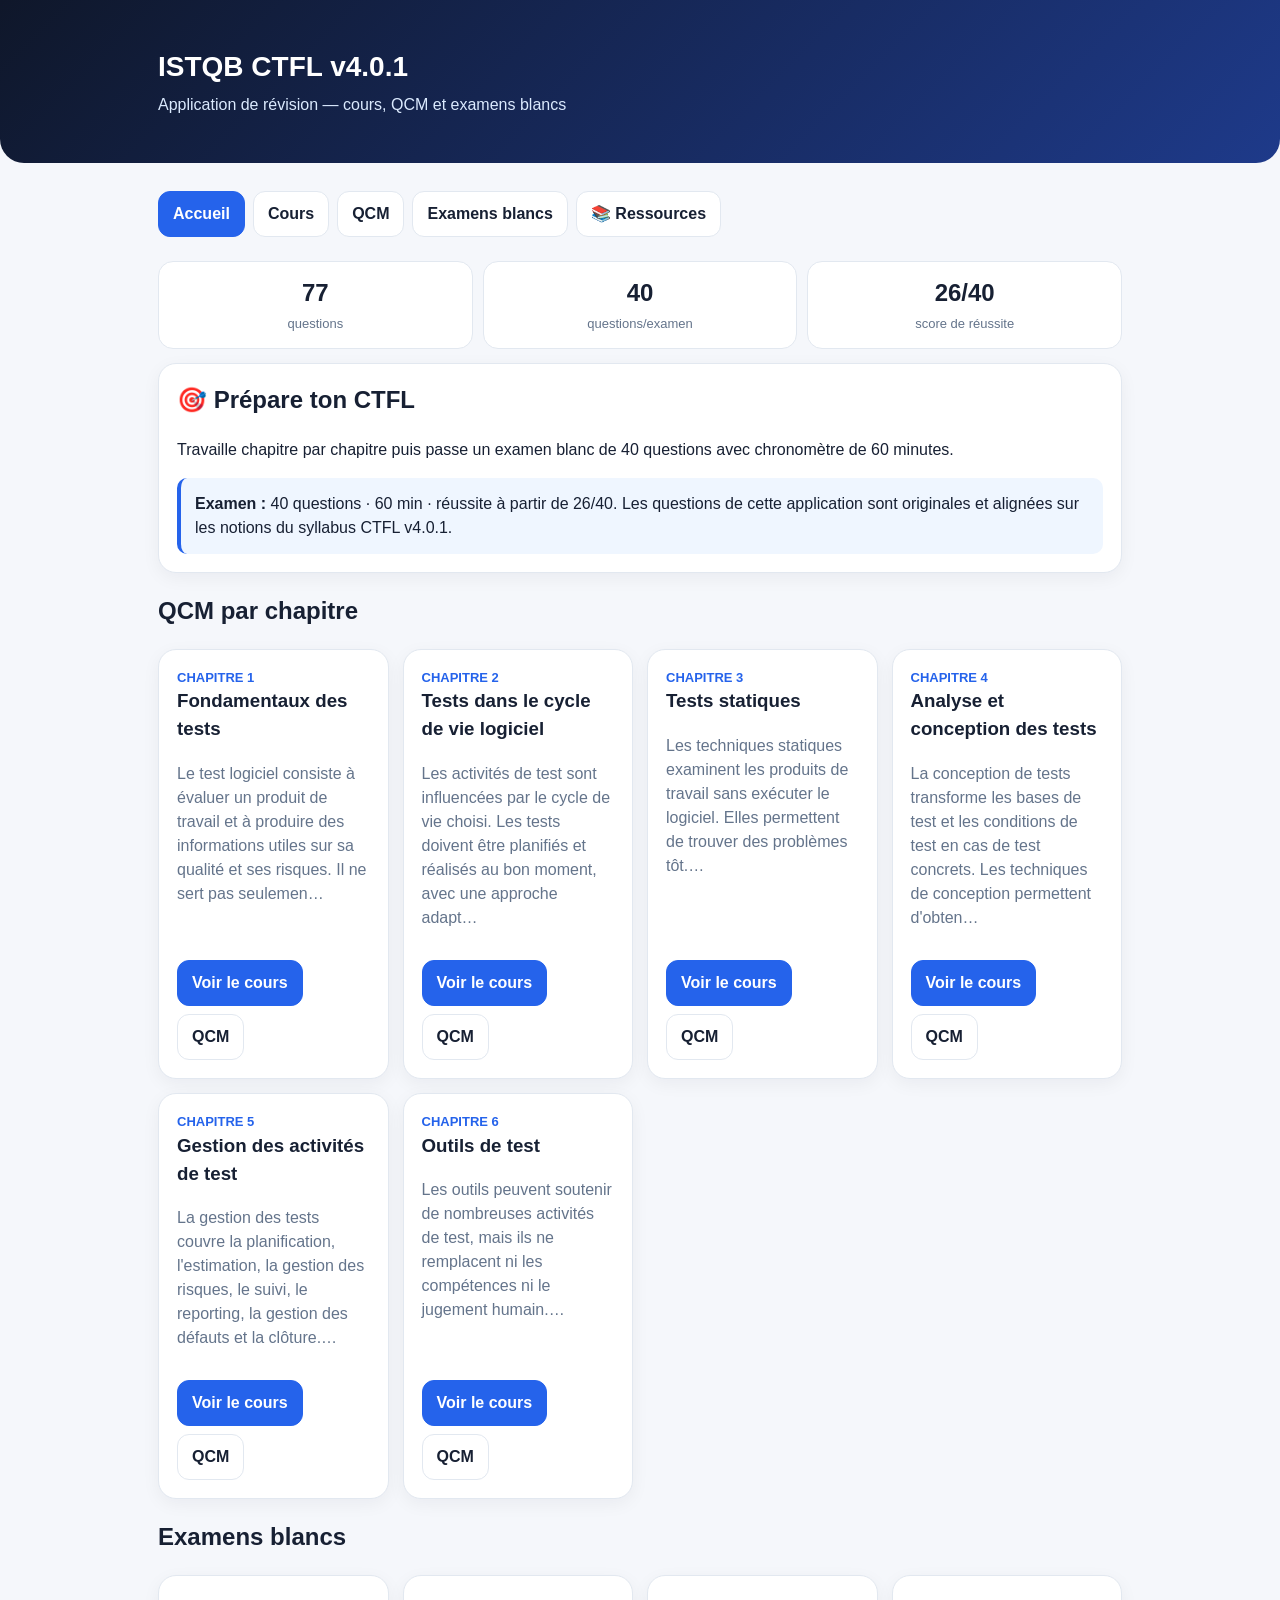
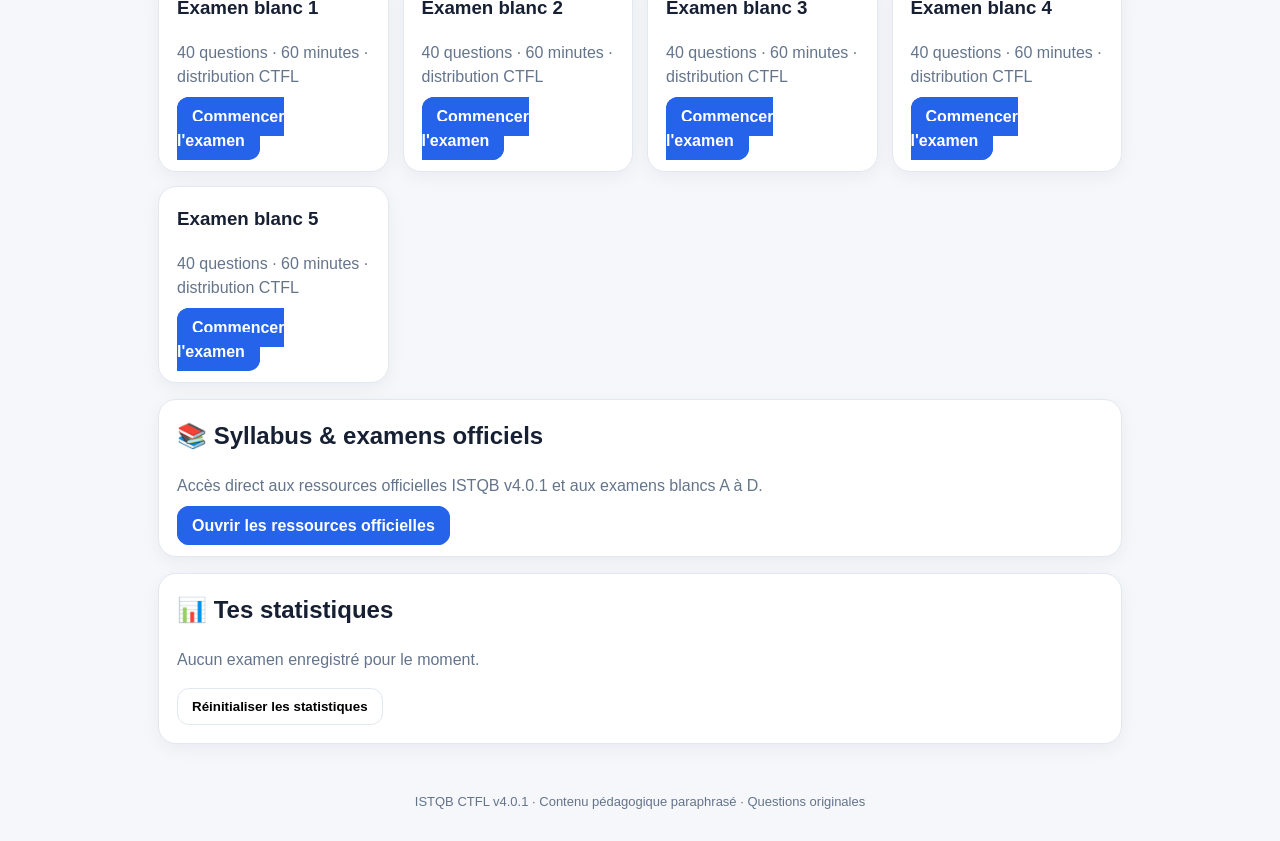
==== commit 8757a07b: "Add files via upload" ====
--- a/index.html
+++ b/index.html
@@ -16,6 +16,7 @@
 <a href="./cours.html">Cours</a>
 <a href="#qcm">QCM</a>
 <a href="#examens">Examens blancs</a>
+<a href="./ressources.html">📚 Ressources</a>
 </nav>
 <div class="stats">
 <div class="stat"><b id="statQuestions">0</b><span class="muted small">questions</span></div>
@@ -34,6 +35,12 @@
 
 <h2 id="examens">Examens blancs</h2>
 <div id="mocks" class="grid"></div>
+
+<section class="card" style="margin-top:16px">
+<h2>📚 Syllabus & examens officiels</h2>
+<p class="muted">Accès direct aux ressources officielles ISTQB v4.0.1 et aux examens blancs A à D.</p>
+<a class="btn primary" href="./ressources.html">Ouvrir les ressources officielles</a>
+</section>
 
 <section class="card" style="margin-top:16px">
 <h2>📊 Tes statistiques</h2>
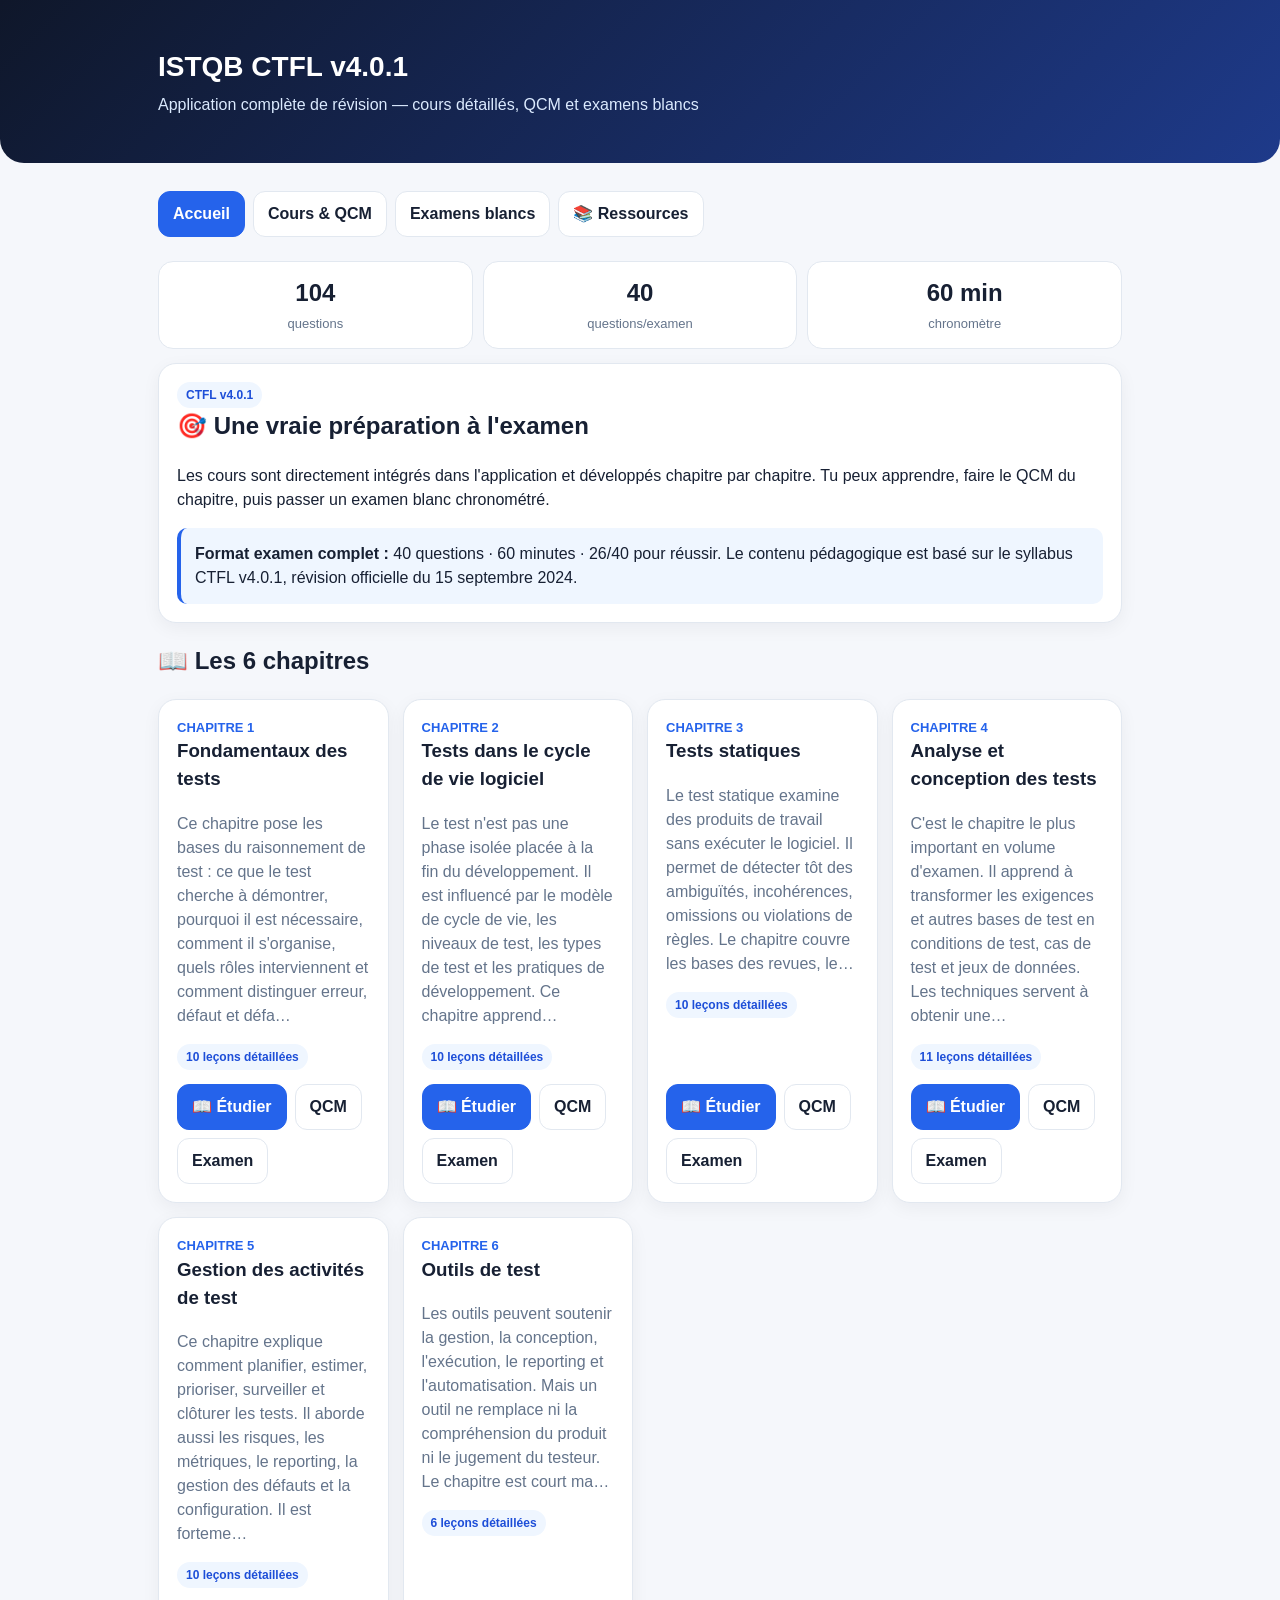
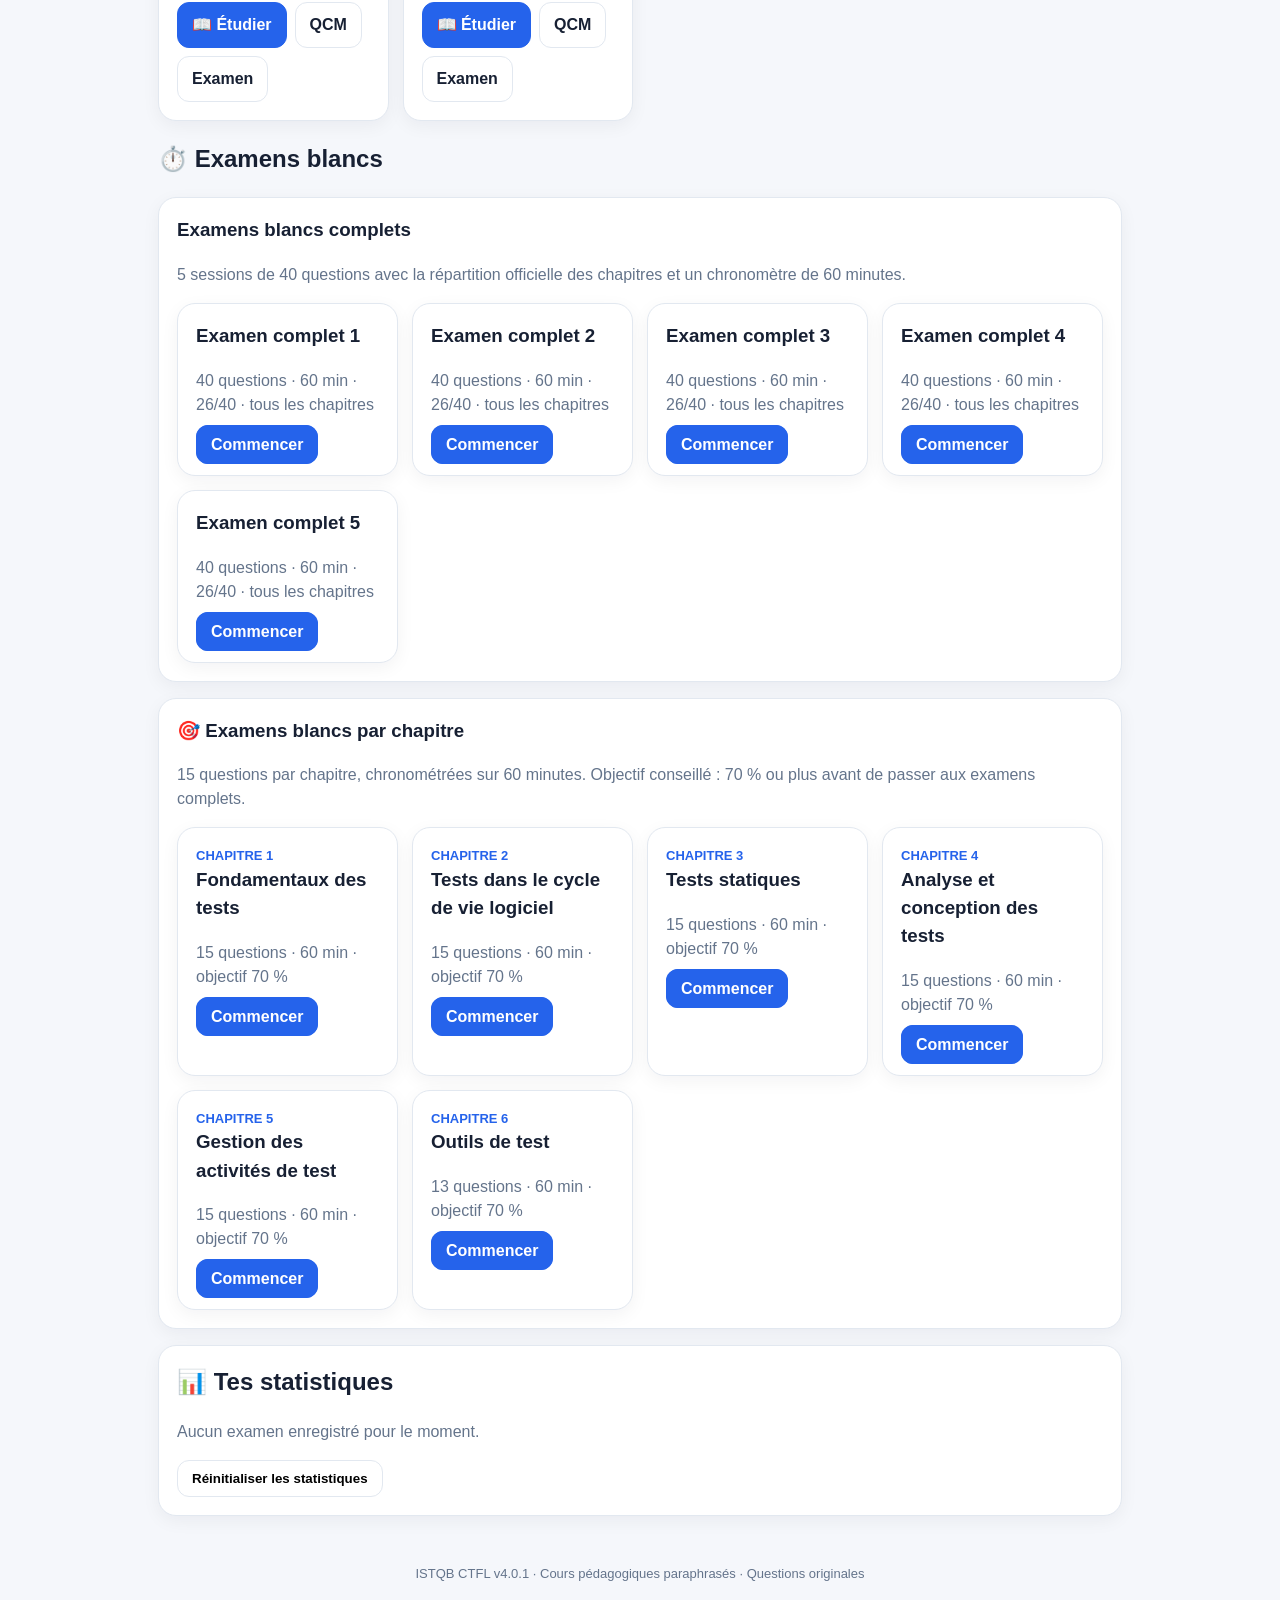
==== commit 1eff5ab9: "Add files via upload" ====
--- a/index.html
+++ b/index.html
@@ -1,74 +1,19 @@
 <!doctype html>
-<html lang="fr">
-<head>
-<meta charset="utf-8"><meta name="viewport" content="width=device-width,initial-scale=1,viewport-fit=cover">
-<meta name="theme-color" content="#1e3a8a"><meta name="apple-mobile-web-app-capable" content="yes">
-<link rel="manifest" href="./manifest.json"><link rel="stylesheet" href="./style.css">
-<title>ISTQB CTFL v4.0.1 — Révision</title>
-</head>
-<body>
-<header><div class="wrap">
-<h1>ISTQB CTFL v4.0.1</h1><p>Application de révision — cours, QCM et examens blancs</p>
-</div></header>
-<div class="wrap">
-<nav class="nav">
-<a class="active" href="./index.html">Accueil</a>
-<a href="./cours.html">Cours</a>
-<a href="#qcm">QCM</a>
-<a href="#examens">Examens blancs</a>
-<a href="./ressources.html">📚 Ressources</a>
-</nav>
-<div class="stats">
-<div class="stat"><b id="statQuestions">0</b><span class="muted small">questions</span></div>
-<div class="stat"><b>40</b><span class="muted small">questions/examen</span></div>
-<div class="stat"><b>26/40</b><span class="muted small">score de réussite</span></div>
-</div>
-
-<section class="card">
-<h2>🎯 Prépare ton CTFL</h2>
-<p>Travaille chapitre par chapitre puis passe un examen blanc de 40 questions avec chronomètre de 60 minutes.</p>
-<div class="callout"><b>Examen :</b> 40 questions · 60 min · réussite à partir de 26/40. Les questions de cette application sont originales et alignées sur les notions du syllabus CTFL v4.0.1.</div>
-</section>
-
-<h2 id="qcm">QCM par chapitre</h2>
-<div id="chapters" class="grid"></div>
-
-<h2 id="examens">Examens blancs</h2>
-<div id="mocks" class="grid"></div>
-
-<section class="card" style="margin-top:16px">
-<h2>📚 Syllabus & examens officiels</h2>
-<p class="muted">Accès direct aux ressources officielles ISTQB v4.0.1 et aux examens blancs A à D.</p>
-<a class="btn primary" href="./ressources.html">Ouvrir les ressources officielles</a>
-</section>
-
-<section class="card" style="margin-top:16px">
-<h2>📊 Tes statistiques</h2>
-<p id="statsText" class="muted">Aucun examen enregistré pour le moment.</p>
-<button class="btn" onclick="resetStats()">Réinitialiser les statistiques</button>
-</section>
-</div>
-<footer>ISTQB CTFL v4.0.1 · Contenu pédagogique paraphrasé · Questions originales</footer>
-
-<script src="./data.js"></script>
-<script>
-const qs=window.ISTQB_QUESTIONS||[];
-document.getElementById('statQuestions').textContent=qs.length;
-const names=Object.fromEntries(Object.entries(window.ISTQB_COURSES).map(([k,v])=>[k,v.title]));
-document.getElementById('chapters').innerHTML=Object.entries(window.ISTQB_COURSES).map(([ch,c])=>`
-<div class="card chapter-card"><div><div class="chapter-num">CHAPITRE ${ch}</div><h3>${c.title}</h3><p class="muted">${c.intro.substring(0,150)}…</p></div>
-<div class="actions"><a class="btn primary" href="./cours.html#ch${ch}">Voir le cours</a><a class="btn" href="./cours.html?quiz=${ch}">QCM</a></div></div>`).join('');
-document.getElementById('mocks').innerHTML=window.ISTQB_MOCKS.map((_,i)=>`
-<div class="card"><h3>Examen blanc ${i+1}</h3><p class="muted">40 questions · 60 minutes · distribution CTFL</p>
-<a class="btn primary" href="./cours.html?exam=${i}">Commencer l'examen</a></div>`).join('');
-function updateStats(){
- const s=JSON.parse(localStorage.getItem('istqbStats')||'[]');
- if(!s.length){document.getElementById('statsText').textContent='Aucun examen enregistré pour le moment.';return}
- const best=Math.max(...s.map(x=>x.score)); const avg=Math.round(s.reduce((a,b)=>a+b.score,0)/s.length);
- document.getElementById('statsText').textContent=`${s.length} examen(s) · meilleur score ${best}/40 · moyenne ${avg}/40`;
-}
-function resetStats(){if(confirm('Réinitialiser les statistiques ?')){localStorage.removeItem('istqbStats');updateStats()}}
-updateStats();
-if('serviceWorker' in navigator) navigator.serviceWorker.register('./sw.js').catch(()=>{});
-</script>
-</body></html>+<html lang="fr"><head><meta charset="utf-8"><meta name="viewport" content="width=device-width,initial-scale=1,viewport-fit=cover"><meta name="theme-color" content="#1e3a8a"><meta name="apple-mobile-web-app-capable" content="yes"><link rel="manifest" href="./manifest.json"><link rel="stylesheet" href="./style.css"><title>ISTQB CTFL v4.0.1 — Révision</title></head>
+<body><header><div class="wrap"><h1>ISTQB CTFL v4.0.1</h1><p>Application complète de révision — cours détaillés, QCM et examens blancs</p></div></header>
+<div class="wrap"><nav class="nav"><a class="active" href="./index.html">Accueil</a><a href="./cours.html">Cours & QCM</a><a href="#examens">Examens blancs</a><a href="./ressources.html">📚 Ressources</a></nav>
+<div class="stats"><div class="stat"><b id="statQuestions">0</b><span class="muted small">questions</span></div><div class="stat"><b>40</b><span class="muted small">questions/examen</span></div><div class="stat"><b>60 min</b><span class="muted small">chronomètre</span></div></div>
+<section class="card"><span class="badge">CTFL v4.0.1</span><h2>🎯 Une vraie préparation à l'examen</h2><p>Les cours sont directement intégrés dans l'application et développés chapitre par chapitre. Tu peux apprendre, faire le QCM du chapitre, puis passer un examen blanc chronométré.</p><div class="callout"><b>Format examen complet :</b> 40 questions · 60 minutes · 26/40 pour réussir. Le contenu pédagogique est basé sur le syllabus CTFL v4.0.1, révision officielle du 15 septembre 2024.</div></section>
+<h2 id="cours">📖 Les 6 chapitres</h2><div id="chapters" class="grid"></div>
+<h2 id="examens">⏱️ Examens blancs</h2><div class="card"><h3>Examens blancs complets</h3><p class="muted">5 sessions de 40 questions avec la répartition officielle des chapitres et un chronomètre de 60 minutes.</p><div id="mocks" class="grid"></div></div>
+<div class="card" style="margin-top:16px"><h3>🎯 Examens blancs par chapitre</h3><p class="muted">15 questions par chapitre, chronométrées sur 60 minutes. Objectif conseillé : 70 % ou plus avant de passer aux examens complets.</p><div id="chapterMocks" class="grid"></div></div>
+<section class="card" style="margin-top:16px"><h2>📊 Tes statistiques</h2><p id="statsText" class="muted">Aucun examen enregistré pour le moment.</p><button class="btn" onclick="resetStats()">Réinitialiser les statistiques</button></section></div>
+<footer>ISTQB CTFL v4.0.1 · Cours pédagogiques paraphrasés · Questions originales</footer>
+<script src="./data.js"></script><script>
+const qs=window.ISTQB_QUESTIONS||[]; document.getElementById('statQuestions').textContent=qs.length;
+document.getElementById('chapters').innerHTML=Object.entries(window.ISTQB_COURSES).map(([ch,c])=>`<div class="card chapter-card"><div><div class="chapter-num">CHAPITRE ${ch}</div><h3>${c.title}</h3><p class="muted">${c.intro.substring(0,210)}…</p><span class="badge">${c.sections.length} leçons détaillées</span></div><div class="actions"><a class="btn primary" href="./cours.html#ch${ch}">📖 Étudier</a><a class="btn" href="./cours.html?quiz=${ch}">QCM</a><a class="btn" href="./cours.html?chapterExam=${ch}">Examen</a></div></div>`).join('');
+document.getElementById('mocks').innerHTML=window.ISTQB_MOCKS.map((_,i)=>`<div class="card"><h3>Examen complet ${i+1}</h3><p class="muted">40 questions · 60 min · 26/40 · tous les chapitres</p><a class="btn primary" href="./cours.html?exam=${i}">Commencer</a></div>`).join('');
+document.getElementById('chapterMocks').innerHTML=Object.entries(window.ISTQB_CHAPTER_EXAMS).map(([ch,ids])=>`<div class="card"><div class="chapter-num">CHAPITRE ${ch}</div><h3>${window.ISTQB_COURSES[ch].title}</h3><p class="muted">${ids.length} questions · 60 min · objectif 70 %</p><a class="btn primary" href="./cours.html?chapterExam=${ch}">Commencer</a></div>`).join('');
+function updateStats(){const s=JSON.parse(localStorage.getItem('istqbStats')||'[]');if(!s.length){statsText.textContent='Aucun examen enregistré pour le moment.';return}const best=Math.max(...s.map(x=>x.score));const avg=Math.round(s.reduce((a,b)=>a+b.score,0)/s.length);statsText.textContent=`${s.length} session(s) · meilleur score ${best}/${s[0].total||40} · moyenne ${avg}/${s[0].total||40}`;}
+function resetStats(){if(confirm('Réinitialiser les statistiques ?')){localStorage.removeItem('istqbStats');updateStats()}} updateStats(); if('serviceWorker' in navigator) navigator.serviceWorker.register('./sw.js').catch(()=>{});
+</script></body></html>
--- a/style.css
+++ b/style.css
@@ -22,3 +22,6 @@
 .review{margin-top:10px;padding:14px;border:1px solid var(--border);border-radius:14px}.review.bad{border-left:5px solid var(--bad)}.review.good{border-left:5px solid var(--ok)}
 footer{padding:30px 18px;color:var(--muted);text-align:center;font-size:13px}
 @media(max-width:600px){.wrap{padding:12px}.stats{grid-template-columns:1fr 1fr 1fr}.stat b{font-size:19px}.navgrid{grid-template-columns:repeat(8,1fr)}header h1{font-size:24px}.question h2{font-size:18px}}
+
+.hero-course{margin-top:8px}.chapter-tabs{display:flex;gap:8px;overflow:auto;padding:12px 0}.course-layout{display:grid;grid-template-columns:minmax(0,1fr) 260px;gap:16px}.lesson{display:grid;grid-template-columns:36px 1fr;gap:12px;padding:18px 0;border-bottom:1px solid var(--border)}.lesson:last-child{border-bottom:0}.lesson-num{width:32px;height:32px;border-radius:10px;background:#eff6ff;color:var(--accent);font-weight:800;display:grid;place-items:center}.lesson h3{margin:0 0 8px;font-size:19px}.lesson p{margin:0}.sticky-card{position:sticky;top:12px}.full{display:block;width:100%;text-align:center;margin:8px 0}.quiz-top{display:flex;justify-content:space-between;align-items:center;gap:12px}.quiz-head{margin-bottom:4px}.timer{min-width:92px;text-align:center}.review p{margin:7px 0}
+@media(max-width:760px){.course-layout{grid-template-columns:1fr}.sticky-card{position:static}.lesson{grid-template-columns:30px 1fr}.lesson-num{width:28px;height:28px}.lesson h3{font-size:18px}}
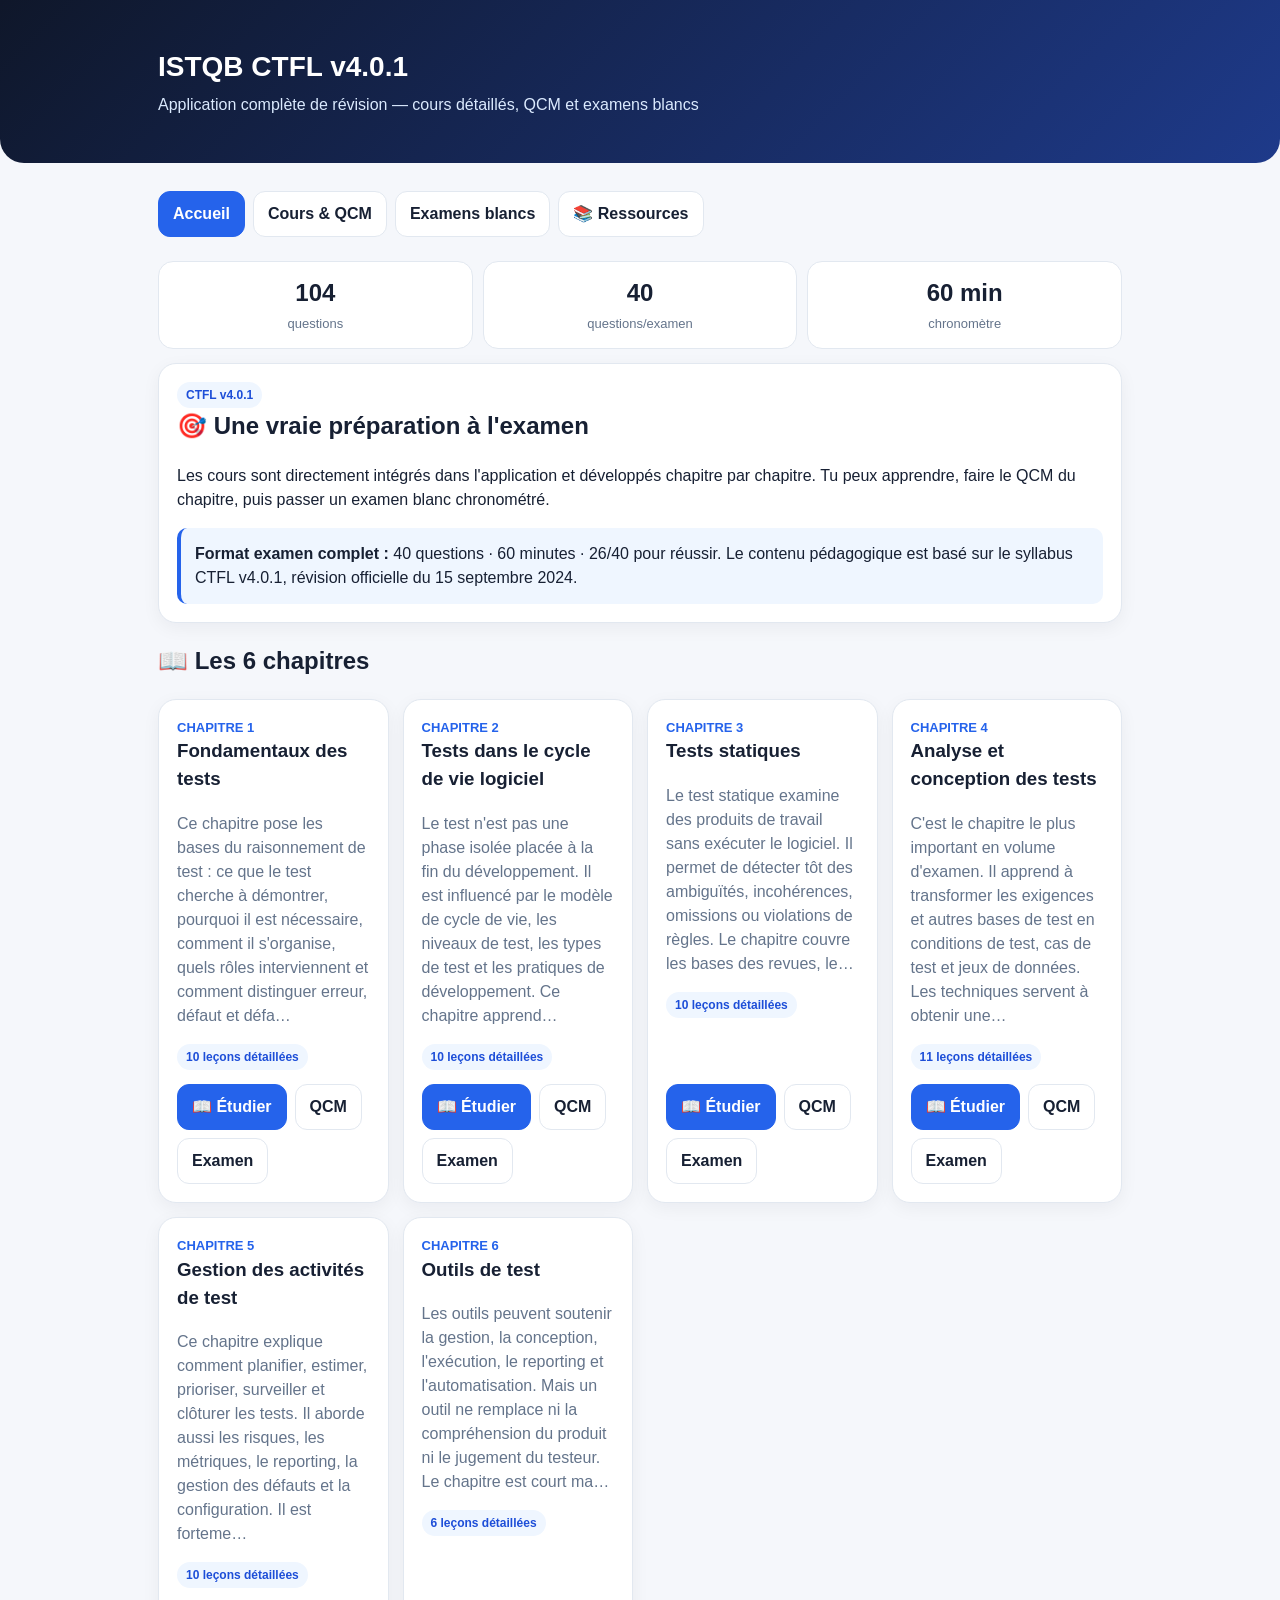
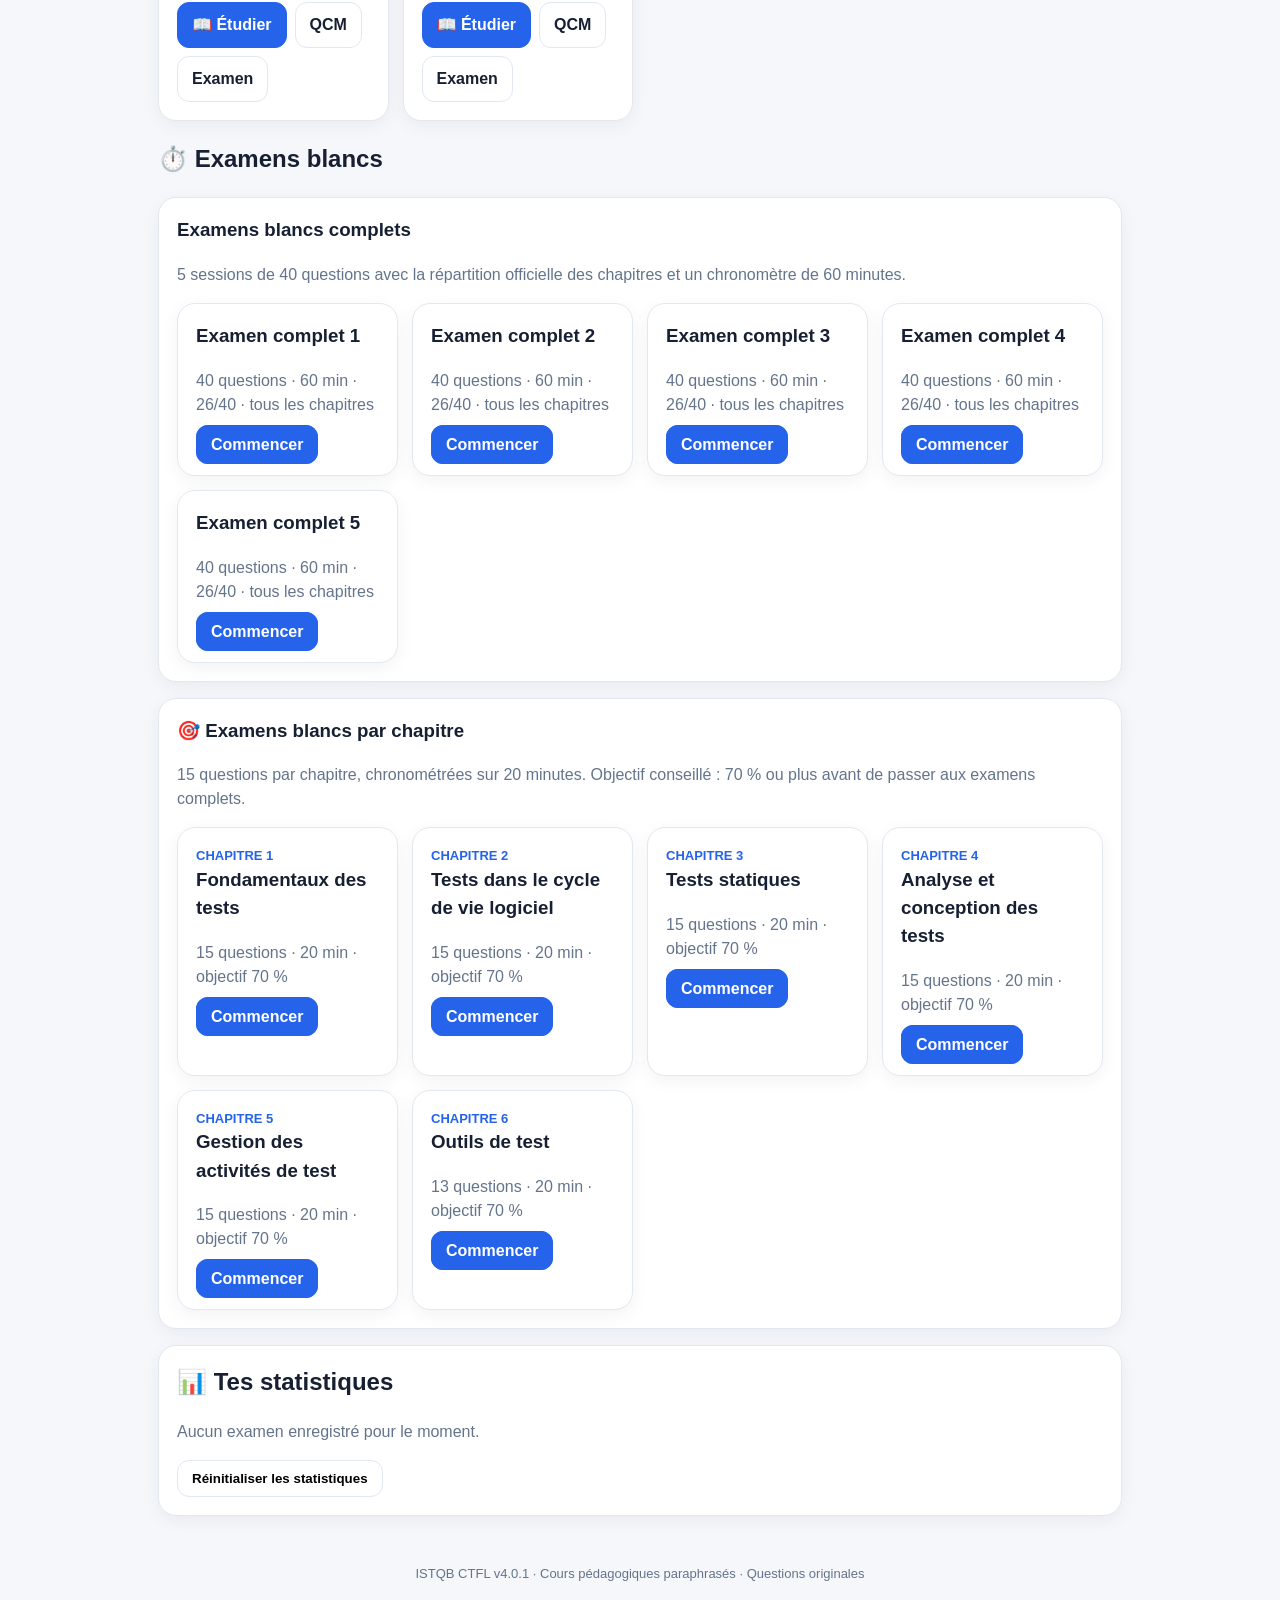
==== commit d8b34d9b: "Add files via upload" ====
--- a/index.html
+++ b/index.html
@@ -6,14 +6,14 @@
 <section class="card"><span class="badge">CTFL v4.0.1</span><h2>🎯 Une vraie préparation à l'examen</h2><p>Les cours sont directement intégrés dans l'application et développés chapitre par chapitre. Tu peux apprendre, faire le QCM du chapitre, puis passer un examen blanc chronométré.</p><div class="callout"><b>Format examen complet :</b> 40 questions · 60 minutes · 26/40 pour réussir. Le contenu pédagogique est basé sur le syllabus CTFL v4.0.1, révision officielle du 15 septembre 2024.</div></section>
 <h2 id="cours">📖 Les 6 chapitres</h2><div id="chapters" class="grid"></div>
 <h2 id="examens">⏱️ Examens blancs</h2><div class="card"><h3>Examens blancs complets</h3><p class="muted">5 sessions de 40 questions avec la répartition officielle des chapitres et un chronomètre de 60 minutes.</p><div id="mocks" class="grid"></div></div>
-<div class="card" style="margin-top:16px"><h3>🎯 Examens blancs par chapitre</h3><p class="muted">15 questions par chapitre, chronométrées sur 60 minutes. Objectif conseillé : 70 % ou plus avant de passer aux examens complets.</p><div id="chapterMocks" class="grid"></div></div>
+<div class="card" style="margin-top:16px"><h3>🎯 Examens blancs par chapitre</h3><p class="muted">15 questions par chapitre, chronométrées sur 20 minutes. Objectif conseillé : 70 % ou plus avant de passer aux examens complets.</p><div id="chapterMocks" class="grid"></div></div>
 <section class="card" style="margin-top:16px"><h2>📊 Tes statistiques</h2><p id="statsText" class="muted">Aucun examen enregistré pour le moment.</p><button class="btn" onclick="resetStats()">Réinitialiser les statistiques</button></section></div>
 <footer>ISTQB CTFL v4.0.1 · Cours pédagogiques paraphrasés · Questions originales</footer>
 <script src="./data.js"></script><script>
 const qs=window.ISTQB_QUESTIONS||[]; document.getElementById('statQuestions').textContent=qs.length;
 document.getElementById('chapters').innerHTML=Object.entries(window.ISTQB_COURSES).map(([ch,c])=>`<div class="card chapter-card"><div><div class="chapter-num">CHAPITRE ${ch}</div><h3>${c.title}</h3><p class="muted">${c.intro.substring(0,210)}…</p><span class="badge">${c.sections.length} leçons détaillées</span></div><div class="actions"><a class="btn primary" href="./cours.html#ch${ch}">📖 Étudier</a><a class="btn" href="./cours.html?quiz=${ch}">QCM</a><a class="btn" href="./cours.html?chapterExam=${ch}">Examen</a></div></div>`).join('');
 document.getElementById('mocks').innerHTML=window.ISTQB_MOCKS.map((_,i)=>`<div class="card"><h3>Examen complet ${i+1}</h3><p class="muted">40 questions · 60 min · 26/40 · tous les chapitres</p><a class="btn primary" href="./cours.html?exam=${i}">Commencer</a></div>`).join('');
-document.getElementById('chapterMocks').innerHTML=Object.entries(window.ISTQB_CHAPTER_EXAMS).map(([ch,ids])=>`<div class="card"><div class="chapter-num">CHAPITRE ${ch}</div><h3>${window.ISTQB_COURSES[ch].title}</h3><p class="muted">${ids.length} questions · 60 min · objectif 70 %</p><a class="btn primary" href="./cours.html?chapterExam=${ch}">Commencer</a></div>`).join('');
+document.getElementById('chapterMocks').innerHTML=Object.entries(window.ISTQB_CHAPTER_EXAMS).map(([ch,ids])=>`<div class="card"><div class="chapter-num">CHAPITRE ${ch}</div><h3>${window.ISTQB_COURSES[ch].title}</h3><p class="muted">${ids.length} questions · 20 min · objectif 70 %</p><a class="btn primary" href="./cours.html?chapterExam=${ch}">Commencer</a></div>`).join('');
 function updateStats(){const s=JSON.parse(localStorage.getItem('istqbStats')||'[]');if(!s.length){statsText.textContent='Aucun examen enregistré pour le moment.';return}const best=Math.max(...s.map(x=>x.score));const avg=Math.round(s.reduce((a,b)=>a+b.score,0)/s.length);statsText.textContent=`${s.length} session(s) · meilleur score ${best}/${s[0].total||40} · moyenne ${avg}/${s[0].total||40}`;}
 function resetStats(){if(confirm('Réinitialiser les statistiques ?')){localStorage.removeItem('istqbStats');updateStats()}} updateStats(); if('serviceWorker' in navigator) navigator.serviceWorker.register('./sw.js').catch(()=>{});
 </script></body></html>
